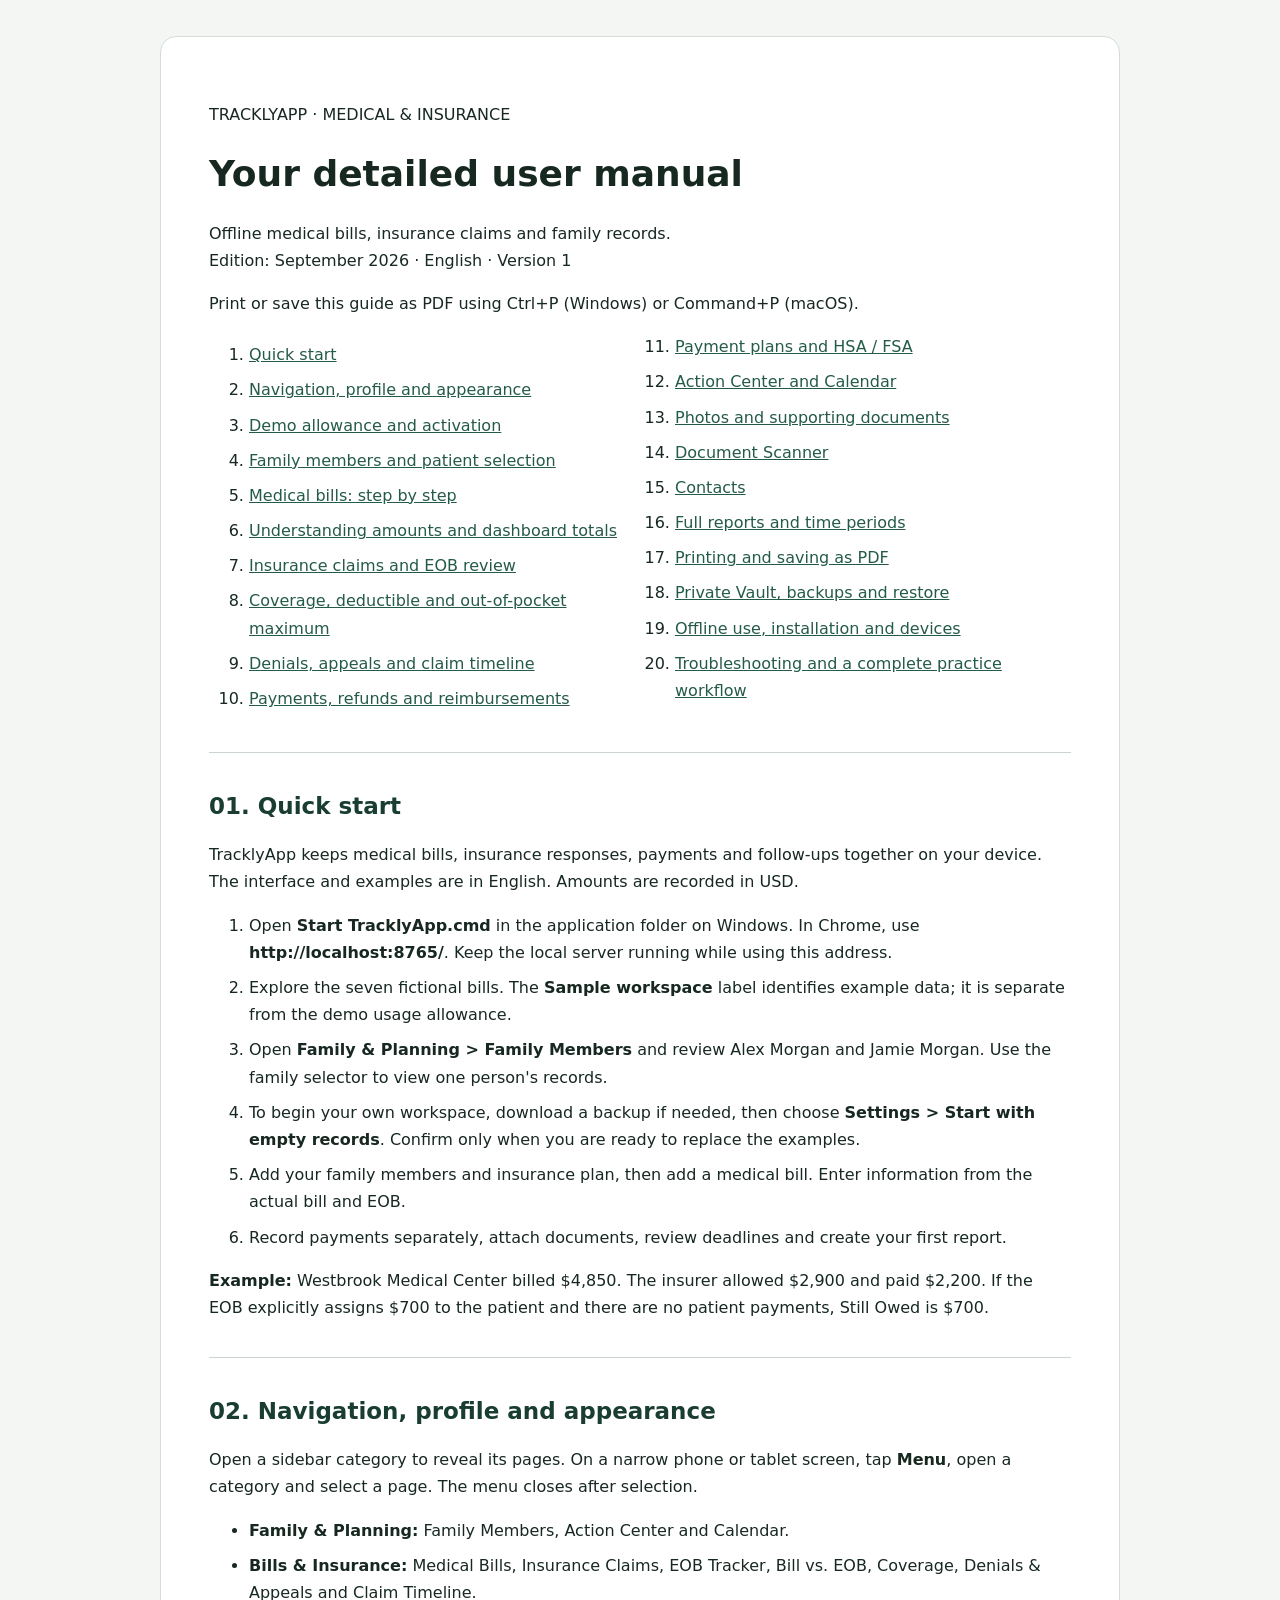
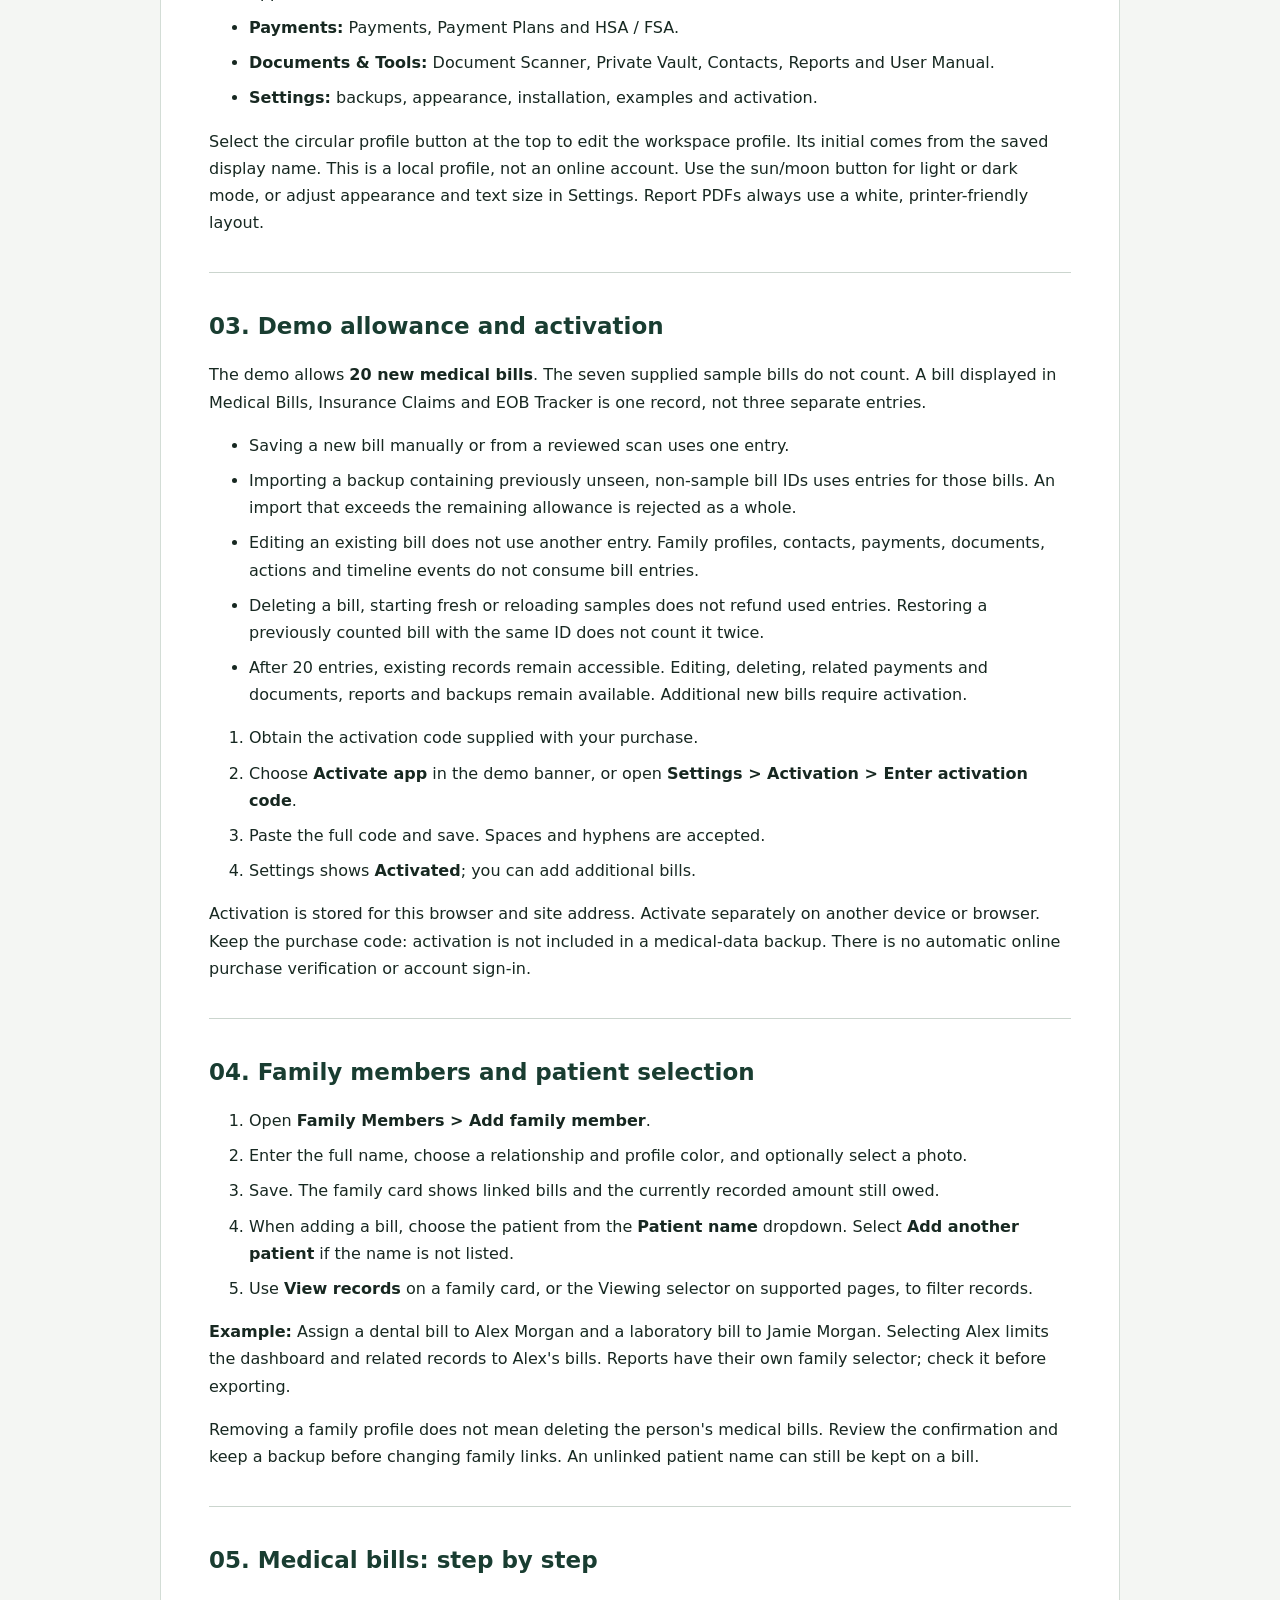
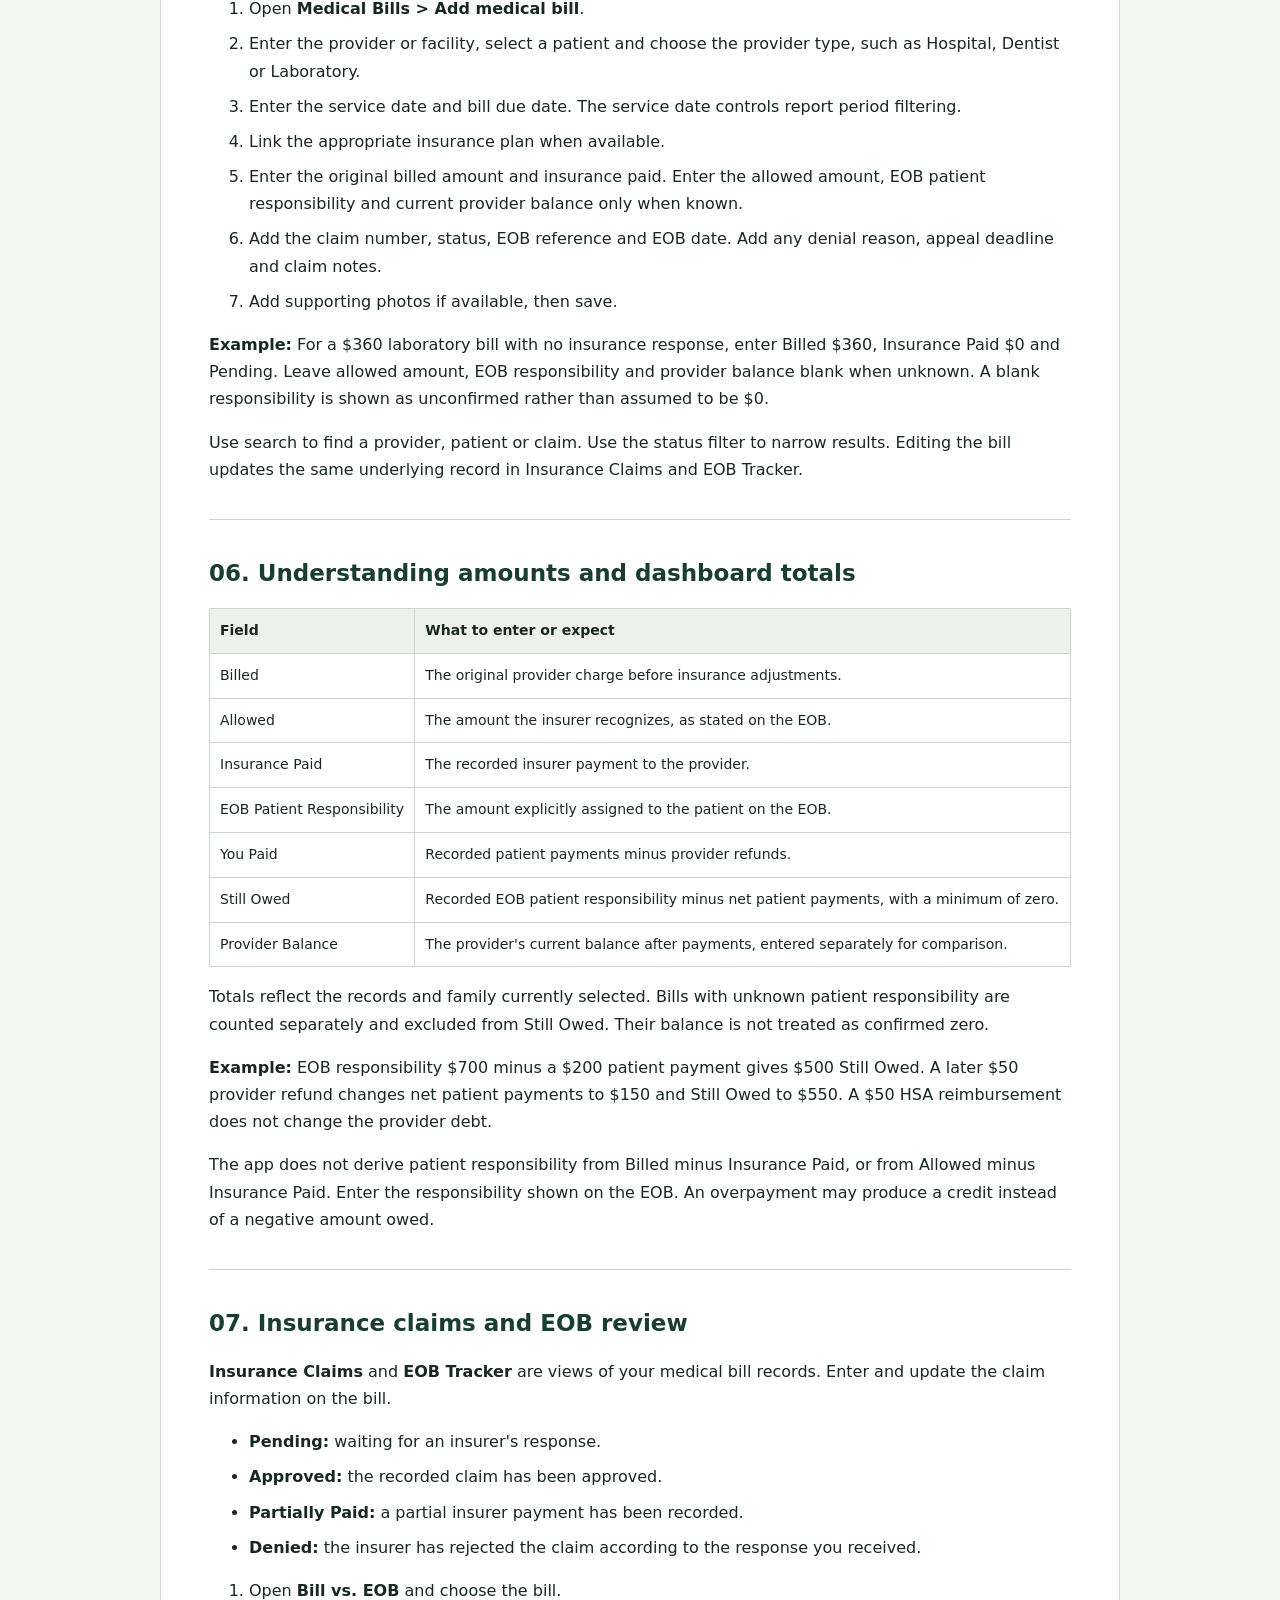
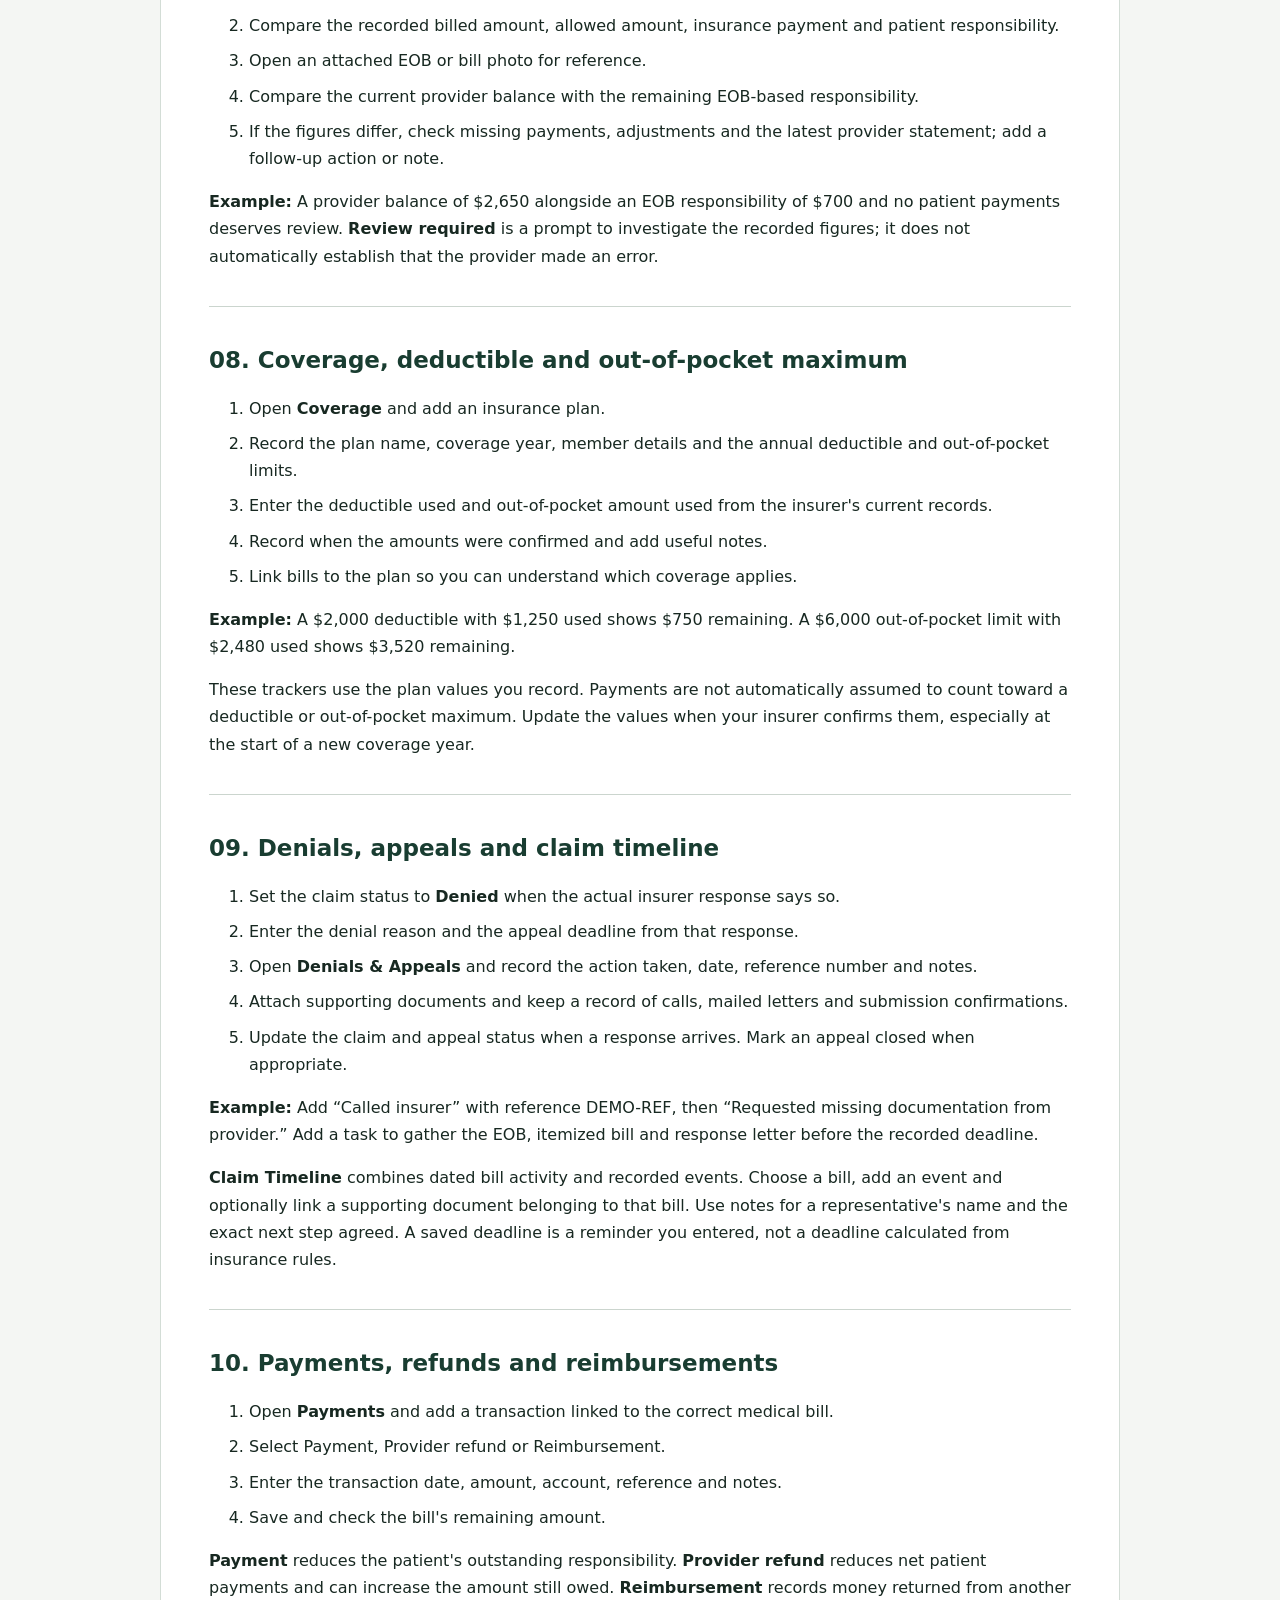
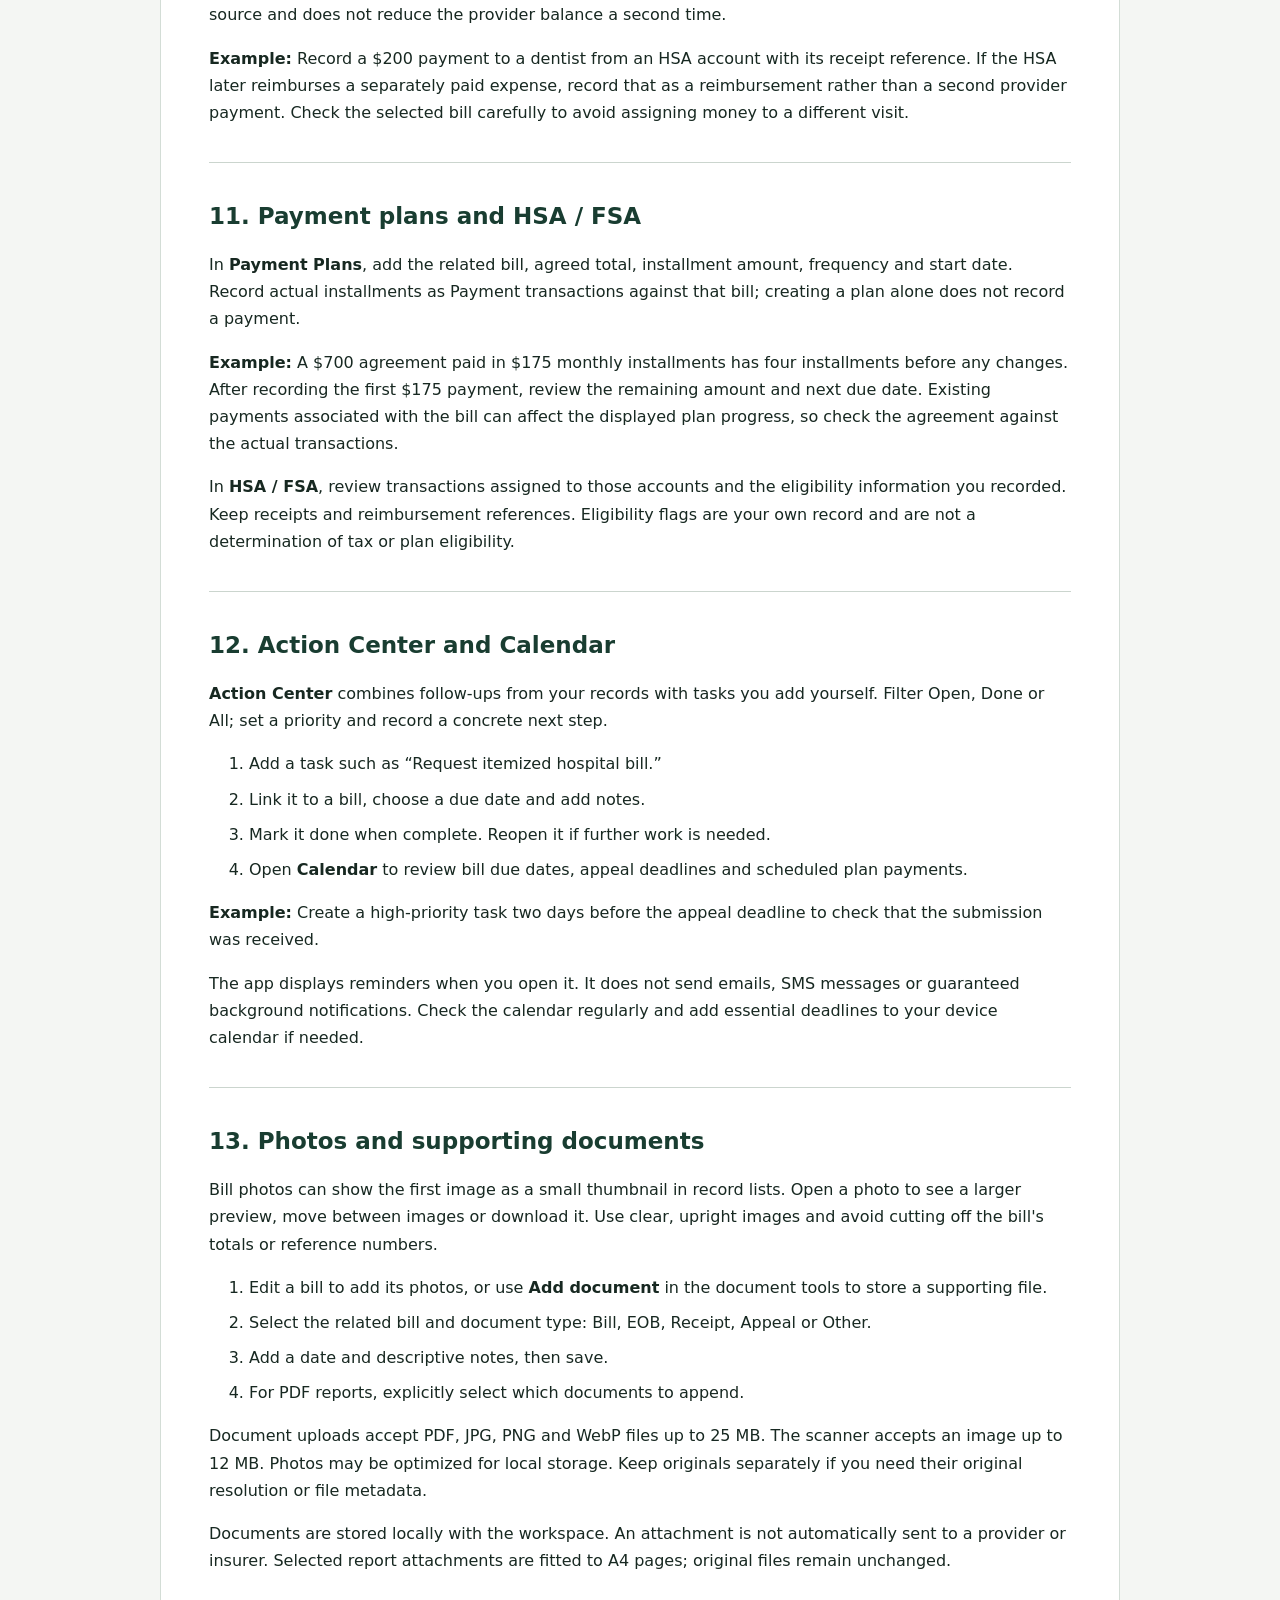
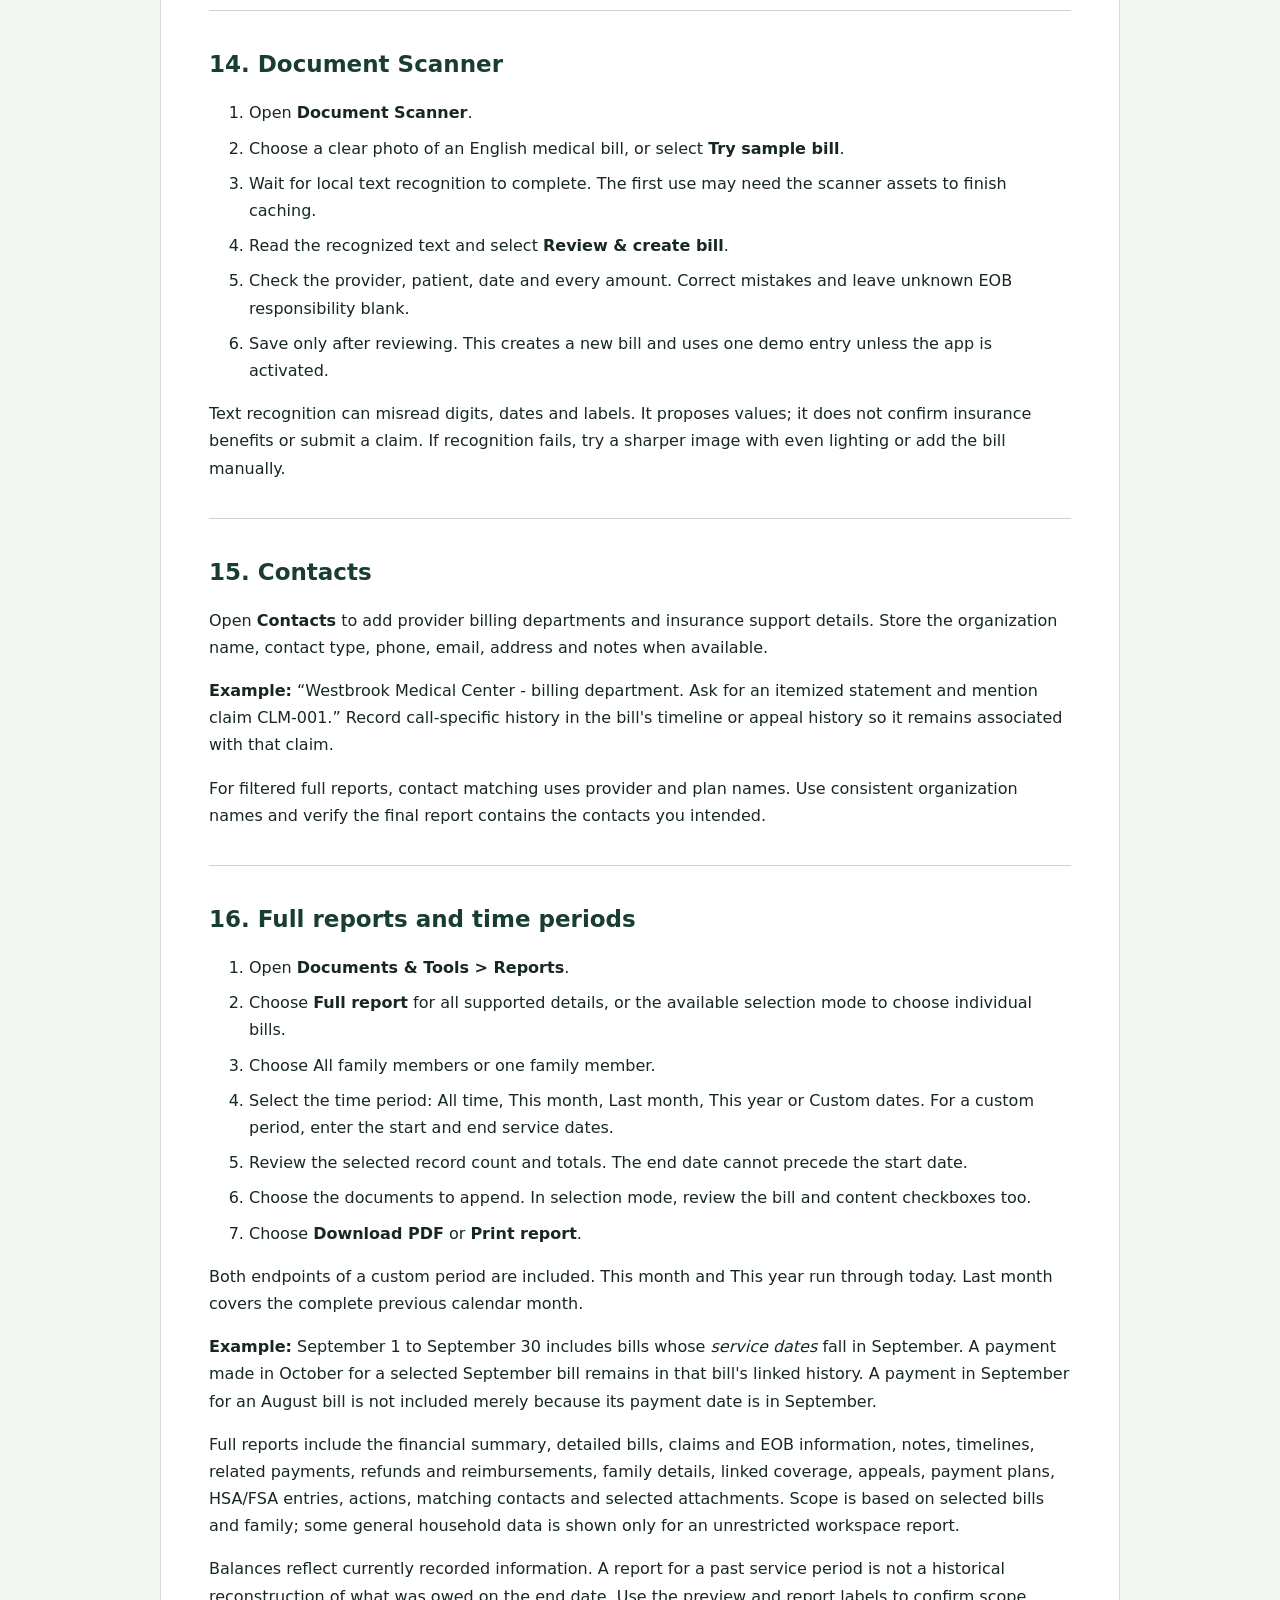
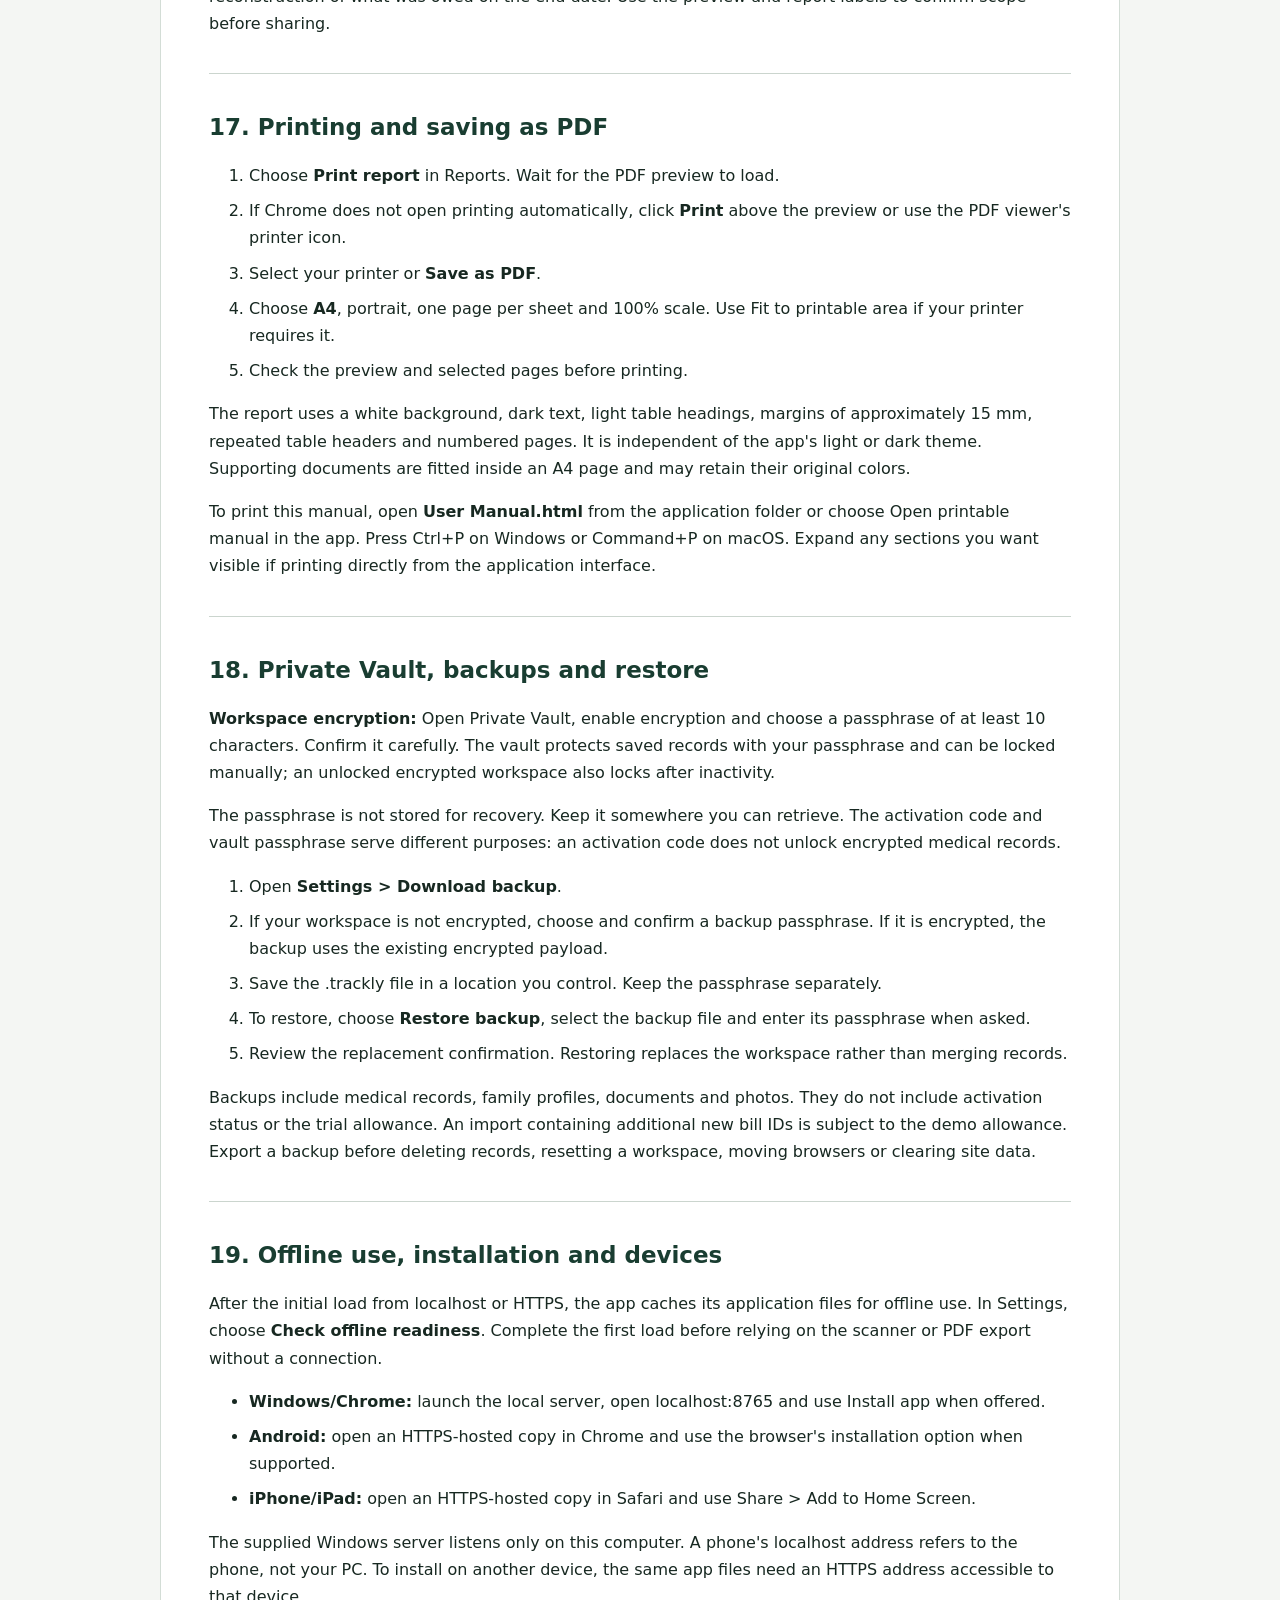
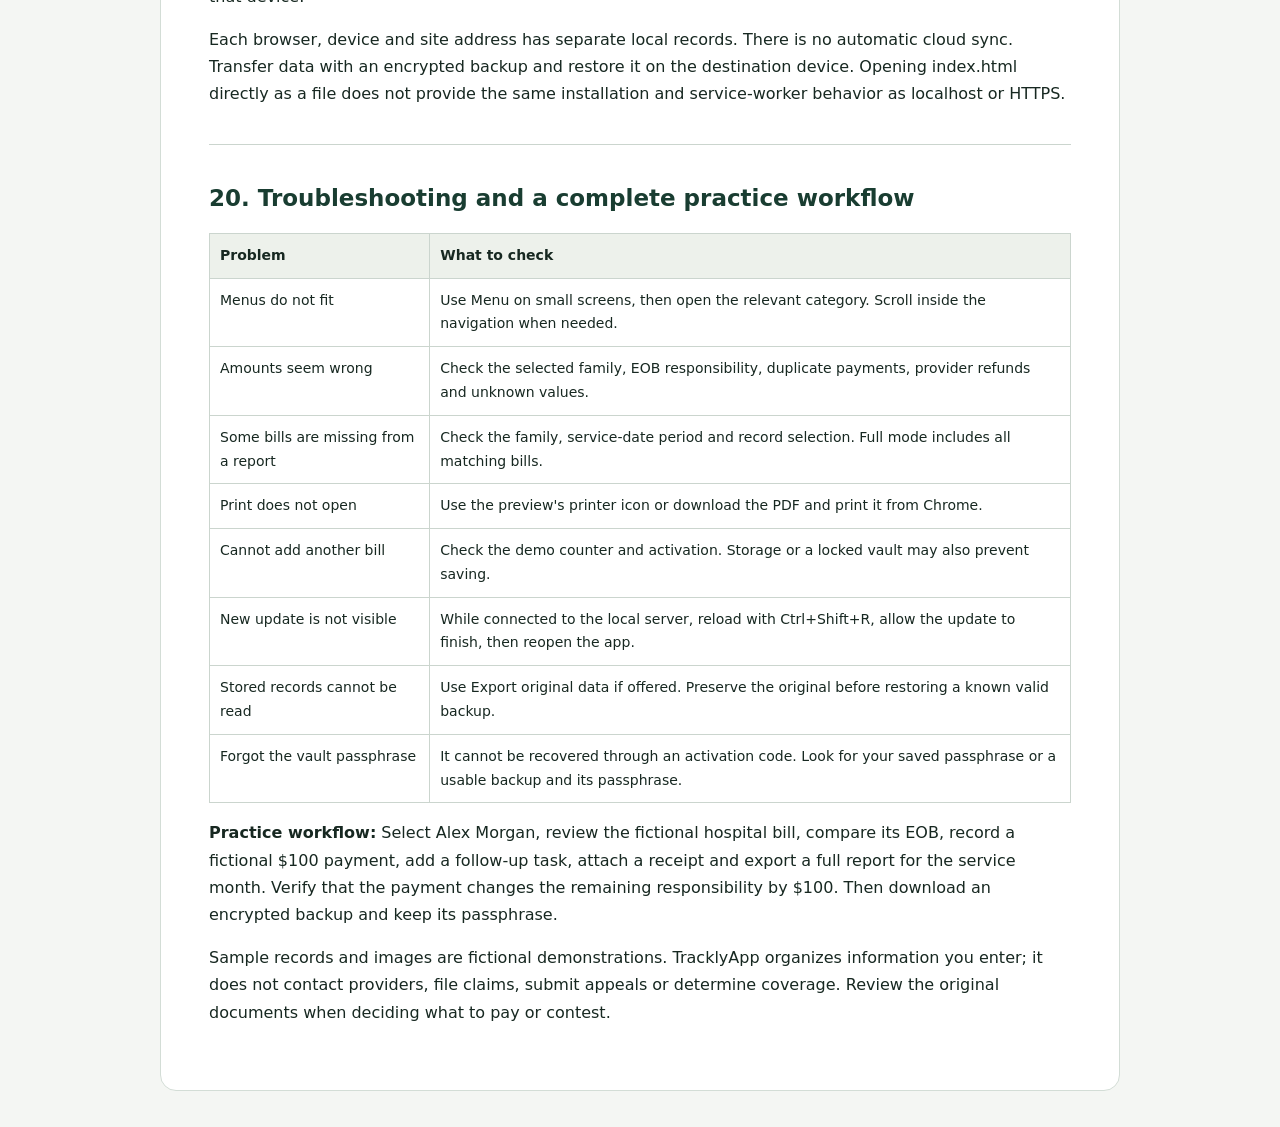
==== User Manual.html @ 9b8c9963 "Add files via upload" ====
<!doctype html><html lang="en"><head><meta charset="utf-8"><meta name="viewport" content="width=device-width,initial-scale=1"><title>TracklyApp - Detailed User Manual</title><style>*{box-sizing:border-box}body{margin:0;background:#f4f6f3;color:#172821;font:16px/1.7 system-ui,Arial,sans-serif}main{max-width:960px;margin:36px auto;padding:48px;background:white;border:1px solid #d3ddd6;border-radius:16px}h1{font-size:36px;line-height:1.2}h2{font-size:23px;line-height:1.3;color:#193d31}a{color:#245b47}section{border-top:1px solid #cbd5ce;margin-top:36px;padding-top:20px}table{width:100%;border-collapse:collapse;font-size:14px}td,th{padding:10px;border:1px solid #cbd5ce;text-align:left;vertical-align:top}th{background:#edf1eb}li{margin:8px 0}.toc{columns:2;column-gap:30px}.toc li{break-inside:avoid}@media(max-width:640px){main{margin:0;padding:22px;border:0;border-radius:0}.toc{columns:1}table{font-size:12px}}@page{size:A4;margin:16mm}@media print{body{background:white;font:10.5pt/1.5 Arial,sans-serif;color:#111}main{max-width:none;margin:0;padding:0;border:0}h1{font-size:25pt}h2{font-size:15pt;color:#111;break-after:avoid}h3,p{orphans:3;widows:3}tr{break-inside:avoid}thead{display:table-header-group}section{margin-top:20pt;padding-top:12pt}a{color:#111;text-decoration:none}.screen-only{display:none}table{font-size:9.5pt}}</style></head><body><main><p>TRACKLYAPP · MEDICAL &amp; INSURANCE</p><h1>Your detailed user manual</h1><p>Offline medical bills, insurance claims and family records.<br>Edition: September 2026 · English · Version 1</p><p class="screen-only">Print or save this guide as PDF using Ctrl+P (Windows) or Command+P (macOS).</p><nav aria-label="Manual contents"><ol class="toc"><li><a href="#guide-1">Quick start</a></li><li><a href="#guide-2">Navigation, profile and appearance</a></li><li><a href="#guide-3">Demo allowance and activation</a></li><li><a href="#guide-4">Family members and patient selection</a></li><li><a href="#guide-5">Medical bills: step by step</a></li><li><a href="#guide-6">Understanding amounts and dashboard totals</a></li><li><a href="#guide-7">Insurance claims and EOB review</a></li><li><a href="#guide-8">Coverage, deductible and out-of-pocket maximum</a></li><li><a href="#guide-9">Denials, appeals and claim timeline</a></li><li><a href="#guide-10">Payments, refunds and reimbursements</a></li><li><a href="#guide-11">Payment plans and HSA / FSA</a></li><li><a href="#guide-12">Action Center and Calendar</a></li><li><a href="#guide-13">Photos and supporting documents</a></li><li><a href="#guide-14">Document Scanner</a></li><li><a href="#guide-15">Contacts</a></li><li><a href="#guide-16">Full reports and time periods</a></li><li><a href="#guide-17">Printing and saving as PDF</a></li><li><a href="#guide-18">Private Vault, backups and restore</a></li><li><a href="#guide-19">Offline use, installation and devices</a></li><li><a href="#guide-20">Troubleshooting and a complete practice workflow</a></li></ol></nav><section class="manual-chapter" id="guide-1"><h2>01. Quick start</h2><p>TracklyApp keeps medical bills, insurance responses, payments and follow-ups together on your device. The interface and examples are in English. Amounts are recorded in USD.</p><ol><li>Open <strong>Start TracklyApp.cmd</strong> in the application folder on Windows. In Chrome, use <strong>http://localhost:8765/</strong>. Keep the local server running while using this address.</li><li>Explore the seven fictional bills. The <strong>Sample workspace</strong> label identifies example data; it is separate from the demo usage allowance.</li><li>Open <strong>Family &amp; Planning &gt; Family Members</strong> and review Alex Morgan and Jamie Morgan. Use the family selector to view one person's records.</li><li>To begin your own workspace, download a backup if needed, then choose <strong>Settings &gt; Start with empty records</strong>. Confirm only when you are ready to replace the examples.</li><li>Add your family members and insurance plan, then add a medical bill. Enter information from the actual bill and EOB.</li><li>Record payments separately, attach documents, review deadlines and create your first report.</li></ol><p><strong>Example:</strong> Westbrook Medical Center billed $4,850. The insurer allowed $2,900 and paid $2,200. If the EOB explicitly assigns $700 to the patient and there are no patient payments, Still Owed is $700.</p></section>
<section class="manual-chapter" id="guide-2"><h2>02. Navigation, profile and appearance</h2><p>Open a sidebar category to reveal its pages. On a narrow phone or tablet screen, tap <strong>Menu</strong>, open a category and select a page. The menu closes after selection.</p><ul><li><strong>Family &amp; Planning:</strong> Family Members, Action Center and Calendar.</li><li><strong>Bills &amp; Insurance:</strong> Medical Bills, Insurance Claims, EOB Tracker, Bill vs. EOB, Coverage, Denials &amp; Appeals and Claim Timeline.</li><li><strong>Payments:</strong> Payments, Payment Plans and HSA / FSA.</li><li><strong>Documents &amp; Tools:</strong> Document Scanner, Private Vault, Contacts, Reports and User Manual.</li><li><strong>Settings:</strong> backups, appearance, installation, examples and activation.</li></ul><p>Select the circular profile button at the top to edit the workspace profile. Its initial comes from the saved display name. This is a local profile, not an online account. Use the sun/moon button for light or dark mode, or adjust appearance and text size in Settings. Report PDFs always use a white, printer-friendly layout.</p></section>
<section class="manual-chapter" id="guide-3"><h2>03. Demo allowance and activation</h2><p>The demo allows <strong>20 new medical bills</strong>. The seven supplied sample bills do not count. A bill displayed in Medical Bills, Insurance Claims and EOB Tracker is one record, not three separate entries.</p><ul><li>Saving a new bill manually or from a reviewed scan uses one entry.</li><li>Importing a backup containing previously unseen, non-sample bill IDs uses entries for those bills. An import that exceeds the remaining allowance is rejected as a whole.</li><li>Editing an existing bill does not use another entry. Family profiles, contacts, payments, documents, actions and timeline events do not consume bill entries.</li><li>Deleting a bill, starting fresh or reloading samples does not refund used entries. Restoring a previously counted bill with the same ID does not count it twice.</li><li>After 20 entries, existing records remain accessible. Editing, deleting, related payments and documents, reports and backups remain available. Additional new bills require activation.</li></ul><ol><li>Obtain the activation code supplied with your purchase.</li><li>Choose <strong>Activate app</strong> in the demo banner, or open <strong>Settings &gt; Activation &gt; Enter activation code</strong>.</li><li>Paste the full code and save. Spaces and hyphens are accepted.</li><li>Settings shows <strong>Activated</strong>; you can add additional bills.</li></ol><p>Activation is stored for this browser and site address. Activate separately on another device or browser. Keep the purchase code: activation is not included in a medical-data backup. There is no automatic online purchase verification or account sign-in.</p></section>
<section class="manual-chapter" id="guide-4"><h2>04. Family members and patient selection</h2><ol><li>Open <strong>Family Members &gt; Add family member</strong>.</li><li>Enter the full name, choose a relationship and profile color, and optionally select a photo.</li><li>Save. The family card shows linked bills and the currently recorded amount still owed.</li><li>When adding a bill, choose the patient from the <strong>Patient name</strong> dropdown. Select <strong>Add another patient</strong> if the name is not listed.</li><li>Use <strong>View records</strong> on a family card, or the Viewing selector on supported pages, to filter records.</li></ol><p><strong>Example:</strong> Assign a dental bill to Alex Morgan and a laboratory bill to Jamie Morgan. Selecting Alex limits the dashboard and related records to Alex's bills. Reports have their own family selector; check it before exporting.</p><p>Removing a family profile does not mean deleting the person's medical bills. Review the confirmation and keep a backup before changing family links. An unlinked patient name can still be kept on a bill.</p></section>
<section class="manual-chapter" id="guide-5"><h2>05. Medical bills: step by step</h2><ol><li>Open <strong>Medical Bills &gt; Add medical bill</strong>.</li><li>Enter the provider or facility, select a patient and choose the provider type, such as Hospital, Dentist or Laboratory.</li><li>Enter the service date and bill due date. The service date controls report period filtering.</li><li>Link the appropriate insurance plan when available.</li><li>Enter the original billed amount and insurance paid. Enter the allowed amount, EOB patient responsibility and current provider balance only when known.</li><li>Add the claim number, status, EOB reference and EOB date. Add any denial reason, appeal deadline and claim notes.</li><li>Add supporting photos if available, then save.</li></ol><p><strong>Example:</strong> For a $360 laboratory bill with no insurance response, enter Billed $360, Insurance Paid $0 and Pending. Leave allowed amount, EOB responsibility and provider balance blank when unknown. A blank responsibility is shown as unconfirmed rather than assumed to be $0.</p><p>Use search to find a provider, patient or claim. Use the status filter to narrow results. Editing the bill updates the same underlying record in Insurance Claims and EOB Tracker.</p></section>
<section class="manual-chapter" id="guide-6"><h2>06. Understanding amounts and dashboard totals</h2><table><thead><tr><th>Field</th><th>What to enter or expect</th></tr></thead><tbody><tr><td>Billed</td><td>The original provider charge before insurance adjustments.</td></tr><tr><td>Allowed</td><td>The amount the insurer recognizes, as stated on the EOB.</td></tr><tr><td>Insurance Paid</td><td>The recorded insurer payment to the provider.</td></tr><tr><td>EOB Patient Responsibility</td><td>The amount explicitly assigned to the patient on the EOB.</td></tr><tr><td>You Paid</td><td>Recorded patient payments minus provider refunds.</td></tr><tr><td>Still Owed</td><td>Recorded EOB patient responsibility minus net patient payments, with a minimum of zero.</td></tr><tr><td>Provider Balance</td><td>The provider's current balance after payments, entered separately for comparison.</td></tr></tbody></table><p>Totals reflect the records and family currently selected. Bills with unknown patient responsibility are counted separately and excluded from Still Owed. Their balance is not treated as confirmed zero.</p><p><strong>Example:</strong> EOB responsibility $700 minus a $200 patient payment gives $500 Still Owed. A later $50 provider refund changes net patient payments to $150 and Still Owed to $550. A $50 HSA reimbursement does not change the provider debt.</p><p>The app does not derive patient responsibility from Billed minus Insurance Paid, or from Allowed minus Insurance Paid. Enter the responsibility shown on the EOB. An overpayment may produce a credit instead of a negative amount owed.</p></section>
<section class="manual-chapter" id="guide-7"><h2>07. Insurance claims and EOB review</h2><p><strong>Insurance Claims</strong> and <strong>EOB Tracker</strong> are views of your medical bill records. Enter and update the claim information on the bill.</p><ul><li><strong>Pending:</strong> waiting for an insurer's response.</li><li><strong>Approved:</strong> the recorded claim has been approved.</li><li><strong>Partially Paid:</strong> a partial insurer payment has been recorded.</li><li><strong>Denied:</strong> the insurer has rejected the claim according to the response you received.</li></ul><ol><li>Open <strong>Bill vs. EOB</strong> and choose the bill.</li><li>Compare the recorded billed amount, allowed amount, insurance payment and patient responsibility.</li><li>Open an attached EOB or bill photo for reference.</li><li>Compare the current provider balance with the remaining EOB-based responsibility.</li><li>If the figures differ, check missing payments, adjustments and the latest provider statement; add a follow-up action or note.</li></ol><p><strong>Example:</strong> A provider balance of $2,650 alongside an EOB responsibility of $700 and no patient payments deserves review. <strong>Review required</strong> is a prompt to investigate the recorded figures; it does not automatically establish that the provider made an error.</p></section>
<section class="manual-chapter" id="guide-8"><h2>08. Coverage, deductible and out-of-pocket maximum</h2><ol><li>Open <strong>Coverage</strong> and add an insurance plan.</li><li>Record the plan name, coverage year, member details and the annual deductible and out-of-pocket limits.</li><li>Enter the deductible used and out-of-pocket amount used from the insurer's current records.</li><li>Record when the amounts were confirmed and add useful notes.</li><li>Link bills to the plan so you can understand which coverage applies.</li></ol><p><strong>Example:</strong> A $2,000 deductible with $1,250 used shows $750 remaining. A $6,000 out-of-pocket limit with $2,480 used shows $3,520 remaining.</p><p>These trackers use the plan values you record. Payments are not automatically assumed to count toward a deductible or out-of-pocket maximum. Update the values when your insurer confirms them, especially at the start of a new coverage year.</p></section>
<section class="manual-chapter" id="guide-9"><h2>09. Denials, appeals and claim timeline</h2><ol><li>Set the claim status to <strong>Denied</strong> when the actual insurer response says so.</li><li>Enter the denial reason and the appeal deadline from that response.</li><li>Open <strong>Denials &amp; Appeals</strong> and record the action taken, date, reference number and notes.</li><li>Attach supporting documents and keep a record of calls, mailed letters and submission confirmations.</li><li>Update the claim and appeal status when a response arrives. Mark an appeal closed when appropriate.</li></ol><p><strong>Example:</strong> Add “Called insurer” with reference DEMO-REF, then “Requested missing documentation from provider.” Add a task to gather the EOB, itemized bill and response letter before the recorded deadline.</p><p><strong>Claim Timeline</strong> combines dated bill activity and recorded events. Choose a bill, add an event and optionally link a supporting document belonging to that bill. Use notes for a representative's name and the exact next step agreed. A saved deadline is a reminder you entered, not a deadline calculated from insurance rules.</p></section>
<section class="manual-chapter" id="guide-10"><h2>10. Payments, refunds and reimbursements</h2><ol><li>Open <strong>Payments</strong> and add a transaction linked to the correct medical bill.</li><li>Select Payment, Provider refund or Reimbursement.</li><li>Enter the transaction date, amount, account, reference and notes.</li><li>Save and check the bill's remaining amount.</li></ol><p><strong>Payment</strong> reduces the patient's outstanding responsibility. <strong>Provider refund</strong> reduces net patient payments and can increase the amount still owed. <strong>Reimbursement</strong> records money returned from another source and does not reduce the provider balance a second time.</p><p><strong>Example:</strong> Record a $200 payment to a dentist from an HSA account with its receipt reference. If the HSA later reimburses a separately paid expense, record that as a reimbursement rather than a second provider payment. Check the selected bill carefully to avoid assigning money to a different visit.</p></section>
<section class="manual-chapter" id="guide-11"><h2>11. Payment plans and HSA / FSA</h2><p>In <strong>Payment Plans</strong>, add the related bill, agreed total, installment amount, frequency and start date. Record actual installments as Payment transactions against that bill; creating a plan alone does not record a payment.</p><p><strong>Example:</strong> A $700 agreement paid in $175 monthly installments has four installments before any changes. After recording the first $175 payment, review the remaining amount and next due date. Existing payments associated with the bill can affect the displayed plan progress, so check the agreement against the actual transactions.</p><p>In <strong>HSA / FSA</strong>, review transactions assigned to those accounts and the eligibility information you recorded. Keep receipts and reimbursement references. Eligibility flags are your own record and are not a determination of tax or plan eligibility.</p></section>
<section class="manual-chapter" id="guide-12"><h2>12. Action Center and Calendar</h2><p><strong>Action Center</strong> combines follow-ups from your records with tasks you add yourself. Filter Open, Done or All; set a priority and record a concrete next step.</p><ol><li>Add a task such as “Request itemized hospital bill.”</li><li>Link it to a bill, choose a due date and add notes.</li><li>Mark it done when complete. Reopen it if further work is needed.</li><li>Open <strong>Calendar</strong> to review bill due dates, appeal deadlines and scheduled plan payments.</li></ol><p><strong>Example:</strong> Create a high-priority task two days before the appeal deadline to check that the submission was received.</p><p>The app displays reminders when you open it. It does not send emails, SMS messages or guaranteed background notifications. Check the calendar regularly and add essential deadlines to your device calendar if needed.</p></section>
<section class="manual-chapter" id="guide-13"><h2>13. Photos and supporting documents</h2><p>Bill photos can show the first image as a small thumbnail in record lists. Open a photo to see a larger preview, move between images or download it. Use clear, upright images and avoid cutting off the bill's totals or reference numbers.</p><ol><li>Edit a bill to add its photos, or use <strong>Add document</strong> in the document tools to store a supporting file.</li><li>Select the related bill and document type: Bill, EOB, Receipt, Appeal or Other.</li><li>Add a date and descriptive notes, then save.</li><li>For PDF reports, explicitly select which documents to append.</li></ol><p>Document uploads accept PDF, JPG, PNG and WebP files up to 25 MB. The scanner accepts an image up to 12 MB. Photos may be optimized for local storage. Keep originals separately if you need their original resolution or file metadata.</p><p>Documents are stored locally with the workspace. An attachment is not automatically sent to a provider or insurer. Selected report attachments are fitted to A4 pages; original files remain unchanged.</p></section>
<section class="manual-chapter" id="guide-14"><h2>14. Document Scanner</h2><ol><li>Open <strong>Document Scanner</strong>.</li><li>Choose a clear photo of an English medical bill, or select <strong>Try sample bill</strong>.</li><li>Wait for local text recognition to complete. The first use may need the scanner assets to finish caching.</li><li>Read the recognized text and select <strong>Review &amp; create bill</strong>.</li><li>Check the provider, patient, date and every amount. Correct mistakes and leave unknown EOB responsibility blank.</li><li>Save only after reviewing. This creates a new bill and uses one demo entry unless the app is activated.</li></ol><p>Text recognition can misread digits, dates and labels. It proposes values; it does not confirm insurance benefits or submit a claim. If recognition fails, try a sharper image with even lighting or add the bill manually.</p></section>
<section class="manual-chapter" id="guide-15"><h2>15. Contacts</h2><p>Open <strong>Contacts</strong> to add provider billing departments and insurance support details. Store the organization name, contact type, phone, email, address and notes when available.</p><p><strong>Example:</strong> “Westbrook Medical Center - billing department. Ask for an itemized statement and mention claim CLM-001.” Record call-specific history in the bill's timeline or appeal history so it remains associated with that claim.</p><p>For filtered full reports, contact matching uses provider and plan names. Use consistent organization names and verify the final report contains the contacts you intended.</p></section>
<section class="manual-chapter" id="guide-16"><h2>16. Full reports and time periods</h2><ol><li>Open <strong>Documents &amp; Tools &gt; Reports</strong>.</li><li>Choose <strong>Full report</strong> for all supported details, or the available selection mode to choose individual bills.</li><li>Choose All family members or one family member.</li><li>Select the time period: All time, This month, Last month, This year or Custom dates. For a custom period, enter the start and end service dates.</li><li>Review the selected record count and totals. The end date cannot precede the start date.</li><li>Choose the documents to append. In selection mode, review the bill and content checkboxes too.</li><li>Choose <strong>Download PDF</strong> or <strong>Print report</strong>.</li></ol><p>Both endpoints of a custom period are included. This month and This year run through today. Last month covers the complete previous calendar month.</p><p><strong>Example:</strong> September 1 to September 30 includes bills whose <em>service dates</em> fall in September. A payment made in October for a selected September bill remains in that bill's linked history. A payment in September for an August bill is not included merely because its payment date is in September.</p><p>Full reports include the financial summary, detailed bills, claims and EOB information, notes, timelines, related payments, refunds and reimbursements, family details, linked coverage, appeals, payment plans, HSA/FSA entries, actions, matching contacts and selected attachments. Scope is based on selected bills and family; some general household data is shown only for an unrestricted workspace report.</p><p>Balances reflect currently recorded information. A report for a past service period is not a historical reconstruction of what was owed on the end date. Use the preview and report labels to confirm scope before sharing.</p></section>
<section class="manual-chapter" id="guide-17"><h2>17. Printing and saving as PDF</h2><ol><li>Choose <strong>Print report</strong> in Reports. Wait for the PDF preview to load.</li><li>If Chrome does not open printing automatically, click <strong>Print</strong> above the preview or use the PDF viewer's printer icon.</li><li>Select your printer or <strong>Save as PDF</strong>.</li><li>Choose <strong>A4</strong>, portrait, one page per sheet and 100% scale. Use Fit to printable area if your printer requires it.</li><li>Check the preview and selected pages before printing.</li></ol><p>The report uses a white background, dark text, light table headings, margins of approximately 15 mm, repeated table headers and numbered pages. It is independent of the app's light or dark theme. Supporting documents are fitted inside an A4 page and may retain their original colors.</p><p>To print this manual, open <strong>User Manual.html</strong> from the application folder or choose Open printable manual in the app. Press Ctrl+P on Windows or Command+P on macOS. Expand any sections you want visible if printing directly from the application interface.</p></section>
<section class="manual-chapter" id="guide-18"><h2>18. Private Vault, backups and restore</h2><p><strong>Workspace encryption:</strong> Open Private Vault, enable encryption and choose a passphrase of at least 10 characters. Confirm it carefully. The vault protects saved records with your passphrase and can be locked manually; an unlocked encrypted workspace also locks after inactivity.</p><p>The passphrase is not stored for recovery. Keep it somewhere you can retrieve. The activation code and vault passphrase serve different purposes: an activation code does not unlock encrypted medical records.</p><ol><li>Open <strong>Settings &gt; Download backup</strong>.</li><li>If your workspace is not encrypted, choose and confirm a backup passphrase. If it is encrypted, the backup uses the existing encrypted payload.</li><li>Save the .trackly file in a location you control. Keep the passphrase separately.</li><li>To restore, choose <strong>Restore backup</strong>, select the backup file and enter its passphrase when asked.</li><li>Review the replacement confirmation. Restoring replaces the workspace rather than merging records.</li></ol><p>Backups include medical records, family profiles, documents and photos. They do not include activation status or the trial allowance. An import containing additional new bill IDs is subject to the demo allowance. Export a backup before deleting records, resetting a workspace, moving browsers or clearing site data.</p></section>
<section class="manual-chapter" id="guide-19"><h2>19. Offline use, installation and devices</h2><p>After the initial load from localhost or HTTPS, the app caches its application files for offline use. In Settings, choose <strong>Check offline readiness</strong>. Complete the first load before relying on the scanner or PDF export without a connection.</p><ul><li><strong>Windows/Chrome:</strong> launch the local server, open localhost:8765 and use Install app when offered.</li><li><strong>Android:</strong> open an HTTPS-hosted copy in Chrome and use the browser's installation option when supported.</li><li><strong>iPhone/iPad:</strong> open an HTTPS-hosted copy in Safari and use Share &gt; Add to Home Screen.</li></ul><p>The supplied Windows server listens only on this computer. A phone's localhost address refers to the phone, not your PC. To install on another device, the same app files need an HTTPS address accessible to that device.</p><p>Each browser, device and site address has separate local records. There is no automatic cloud sync. Transfer data with an encrypted backup and restore it on the destination device. Opening index.html directly as a file does not provide the same installation and service-worker behavior as localhost or HTTPS.</p></section>
<section class="manual-chapter" id="guide-20"><h2>20. Troubleshooting and a complete practice workflow</h2><table><thead><tr><th>Problem</th><th>What to check</th></tr></thead><tbody><tr><td>Menus do not fit</td><td>Use Menu on small screens, then open the relevant category. Scroll inside the navigation when needed.</td></tr><tr><td>Amounts seem wrong</td><td>Check the selected family, EOB responsibility, duplicate payments, provider refunds and unknown values.</td></tr><tr><td>Some bills are missing from a report</td><td>Check the family, service-date period and record selection. Full mode includes all matching bills.</td></tr><tr><td>Print does not open</td><td>Use the preview's printer icon or download the PDF and print it from Chrome.</td></tr><tr><td>Cannot add another bill</td><td>Check the demo counter and activation. Storage or a locked vault may also prevent saving.</td></tr><tr><td>New update is not visible</td><td>While connected to the local server, reload with Ctrl+Shift+R, allow the update to finish, then reopen the app.</td></tr><tr><td>Stored records cannot be read</td><td>Use Export original data if offered. Preserve the original before restoring a known valid backup.</td></tr><tr><td>Forgot the vault passphrase</td><td>It cannot be recovered through an activation code. Look for your saved passphrase or a usable backup and its passphrase.</td></tr></tbody></table><p><strong>Practice workflow:</strong> Select Alex Morgan, review the fictional hospital bill, compare its EOB, record a fictional $100 payment, add a follow-up task, attach a receipt and export a full report for the service month. Verify that the payment changes the remaining responsibility by $100. Then download an encrypted backup and keep its passphrase.</p><p>Sample records and images are fictional demonstrations. TracklyApp organizes information you enter; it does not contact providers, file claims, submit appeals or determine coverage. Review the original documents when deciding what to pay or contest.</p></section></main></body></html>
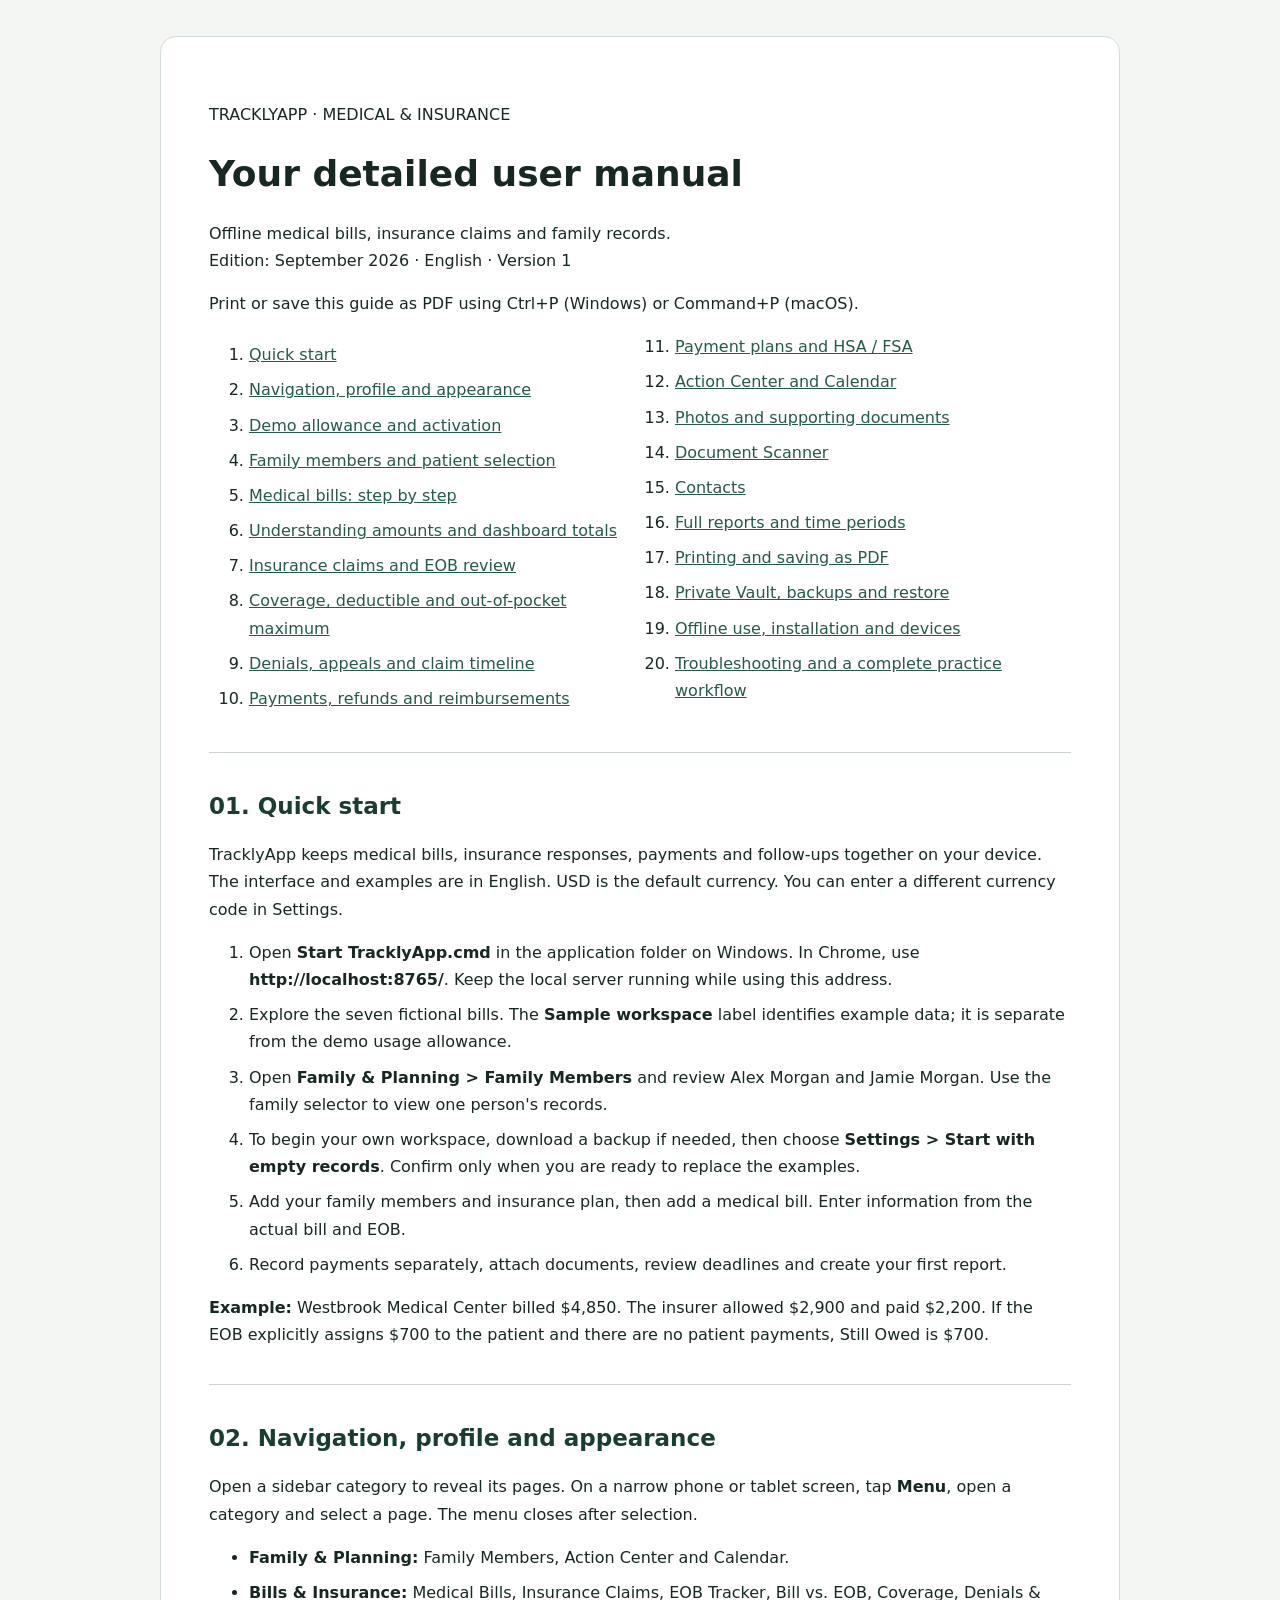
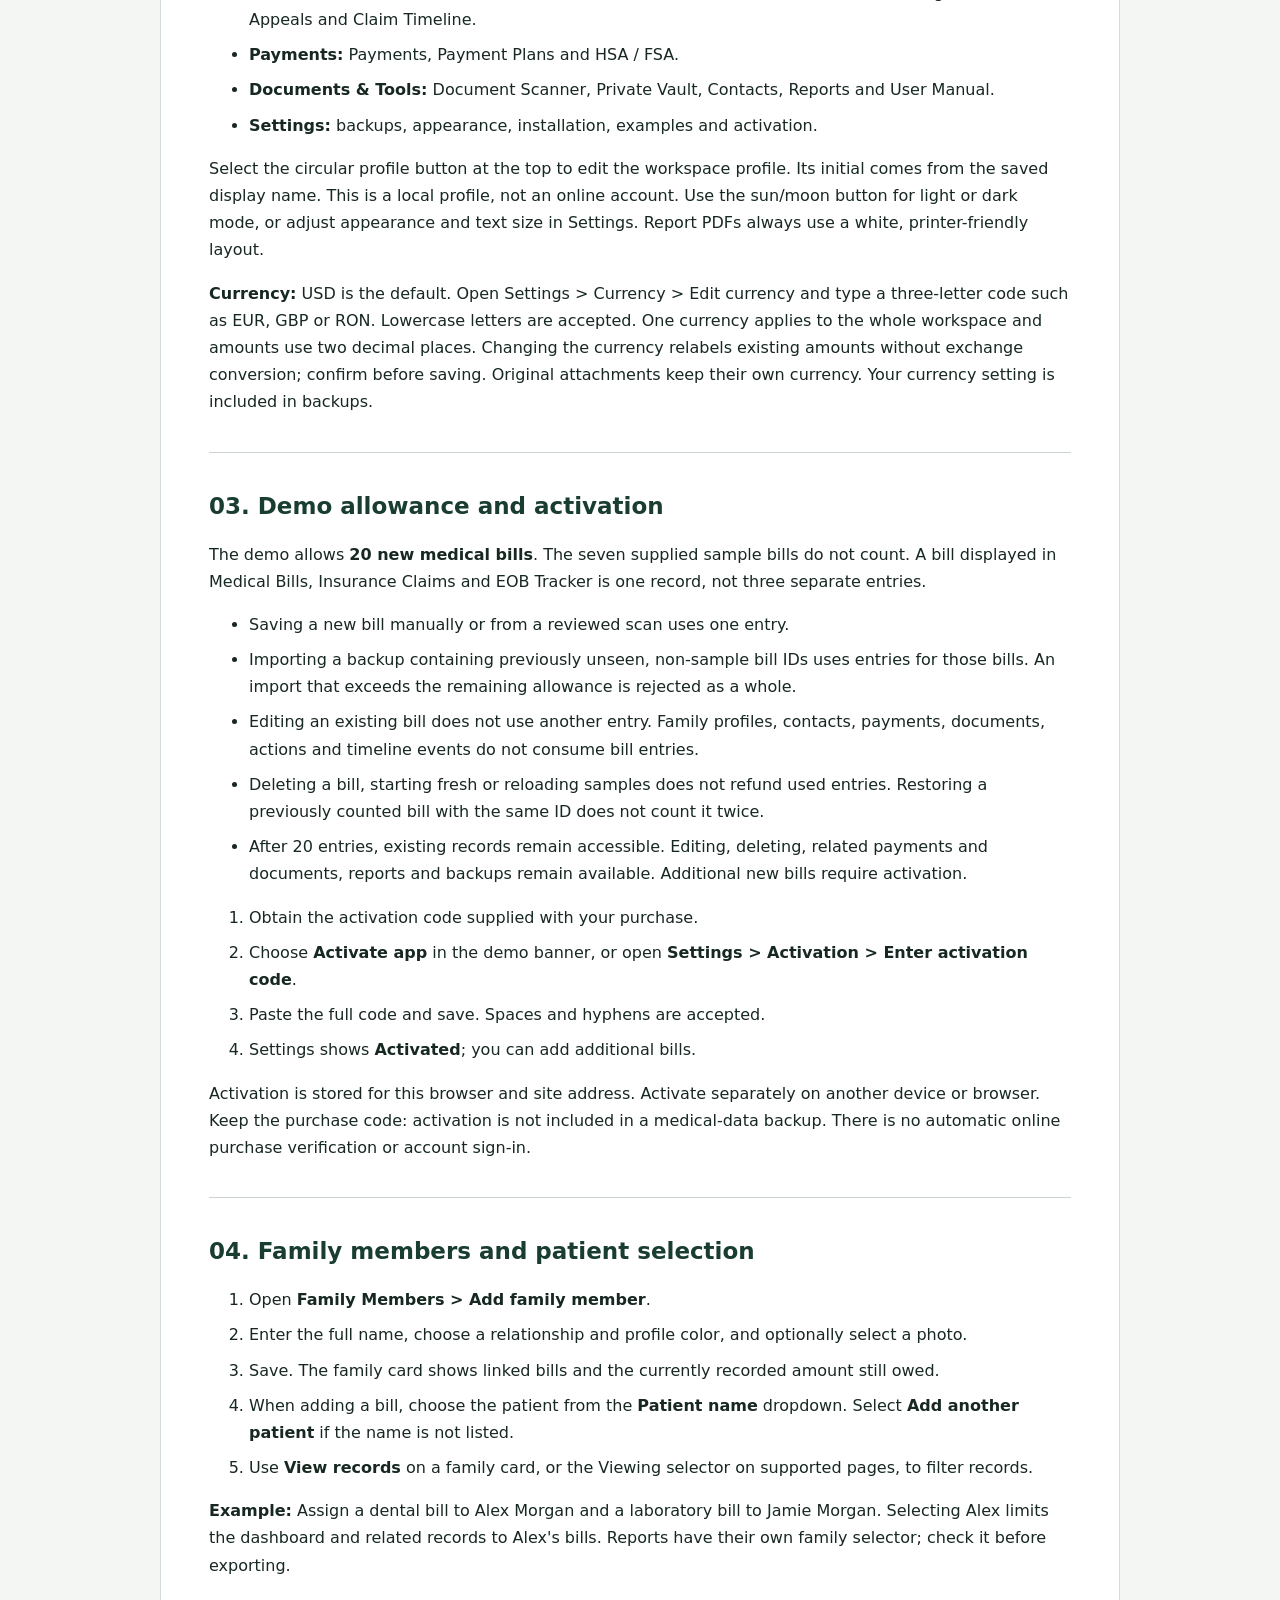
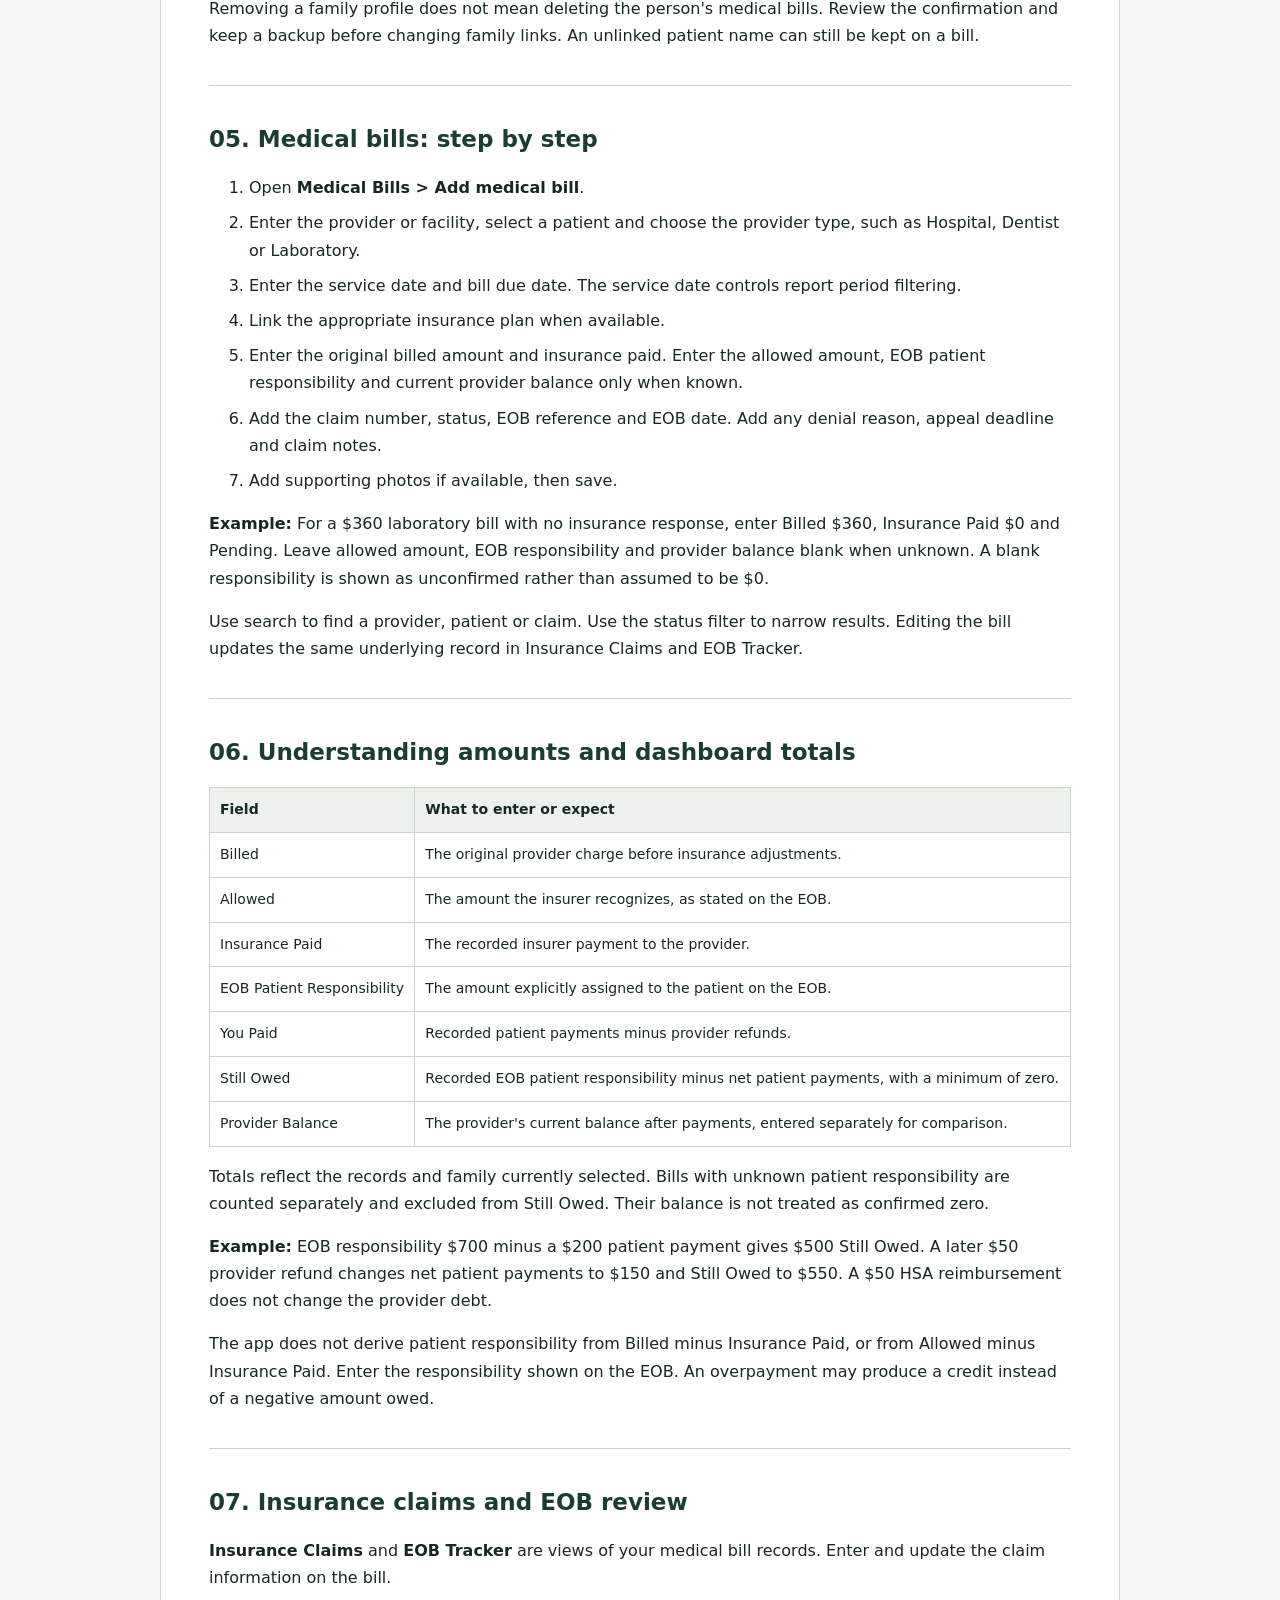
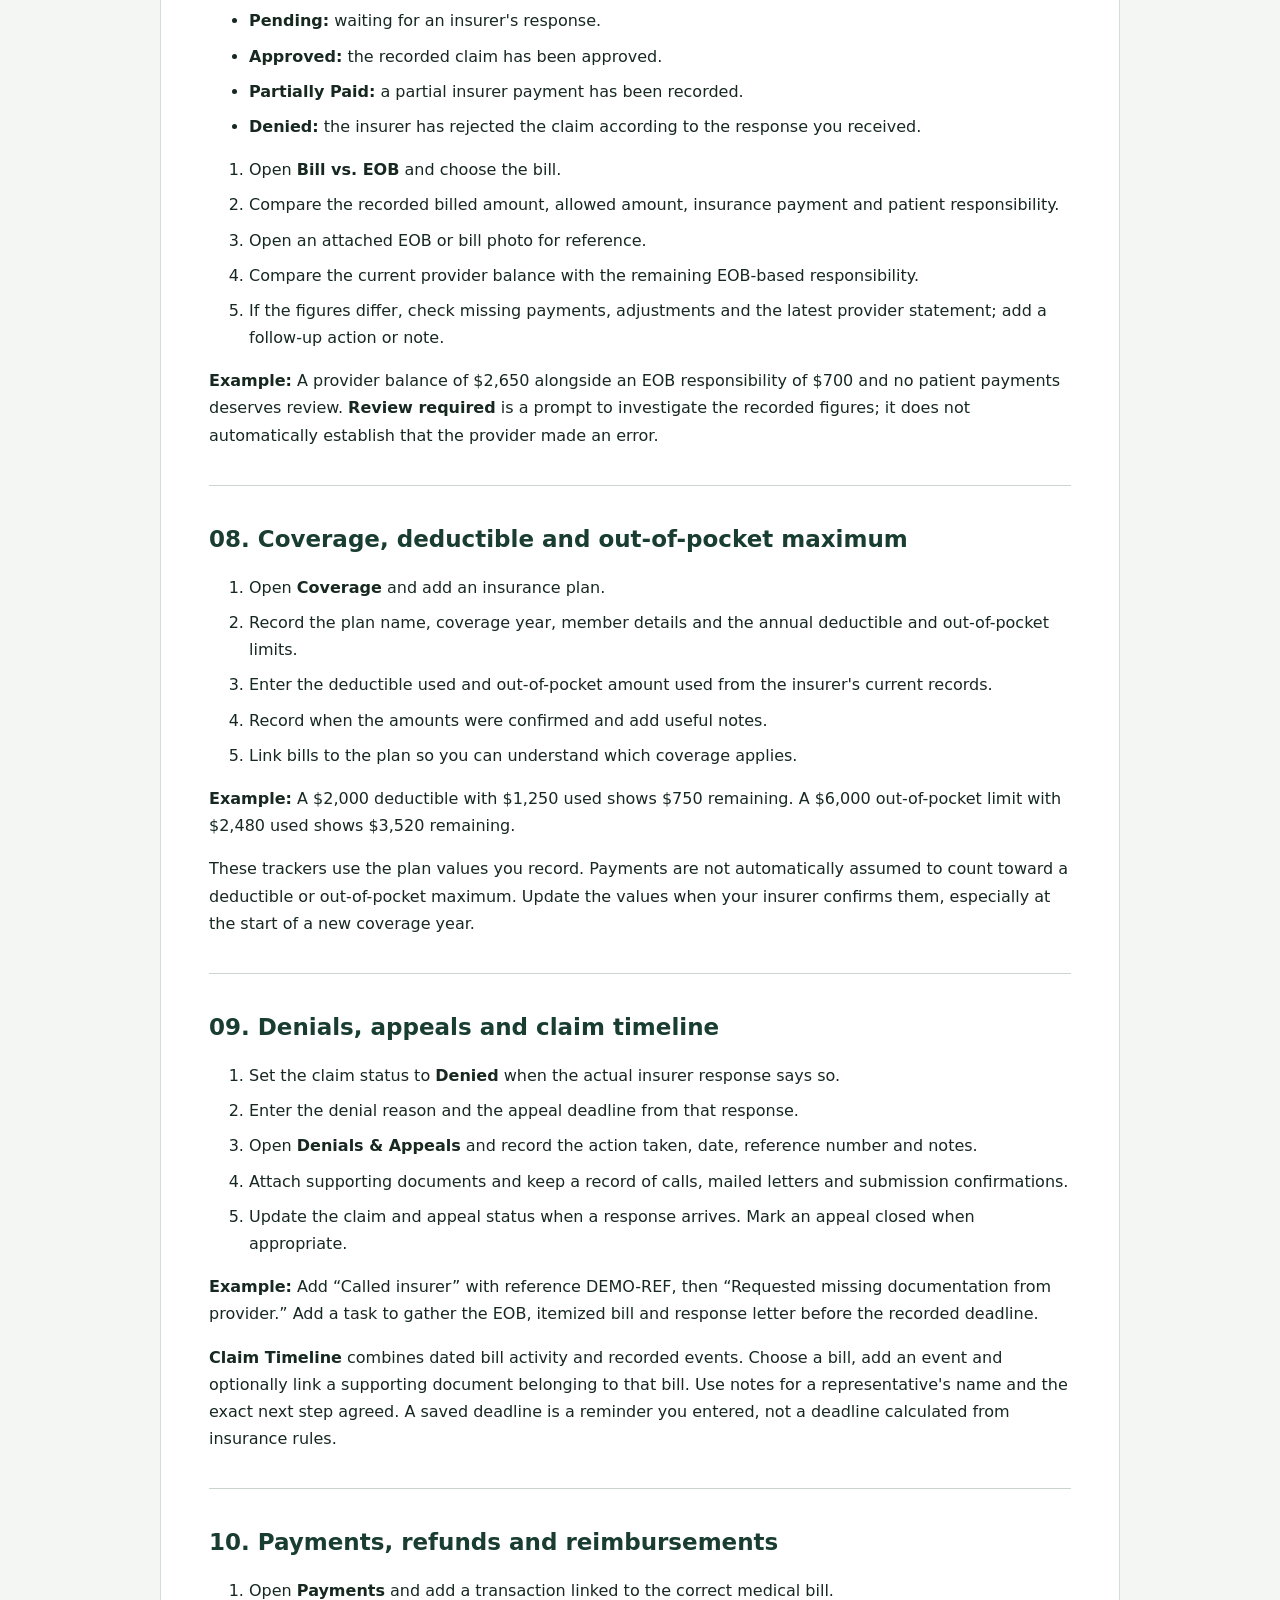
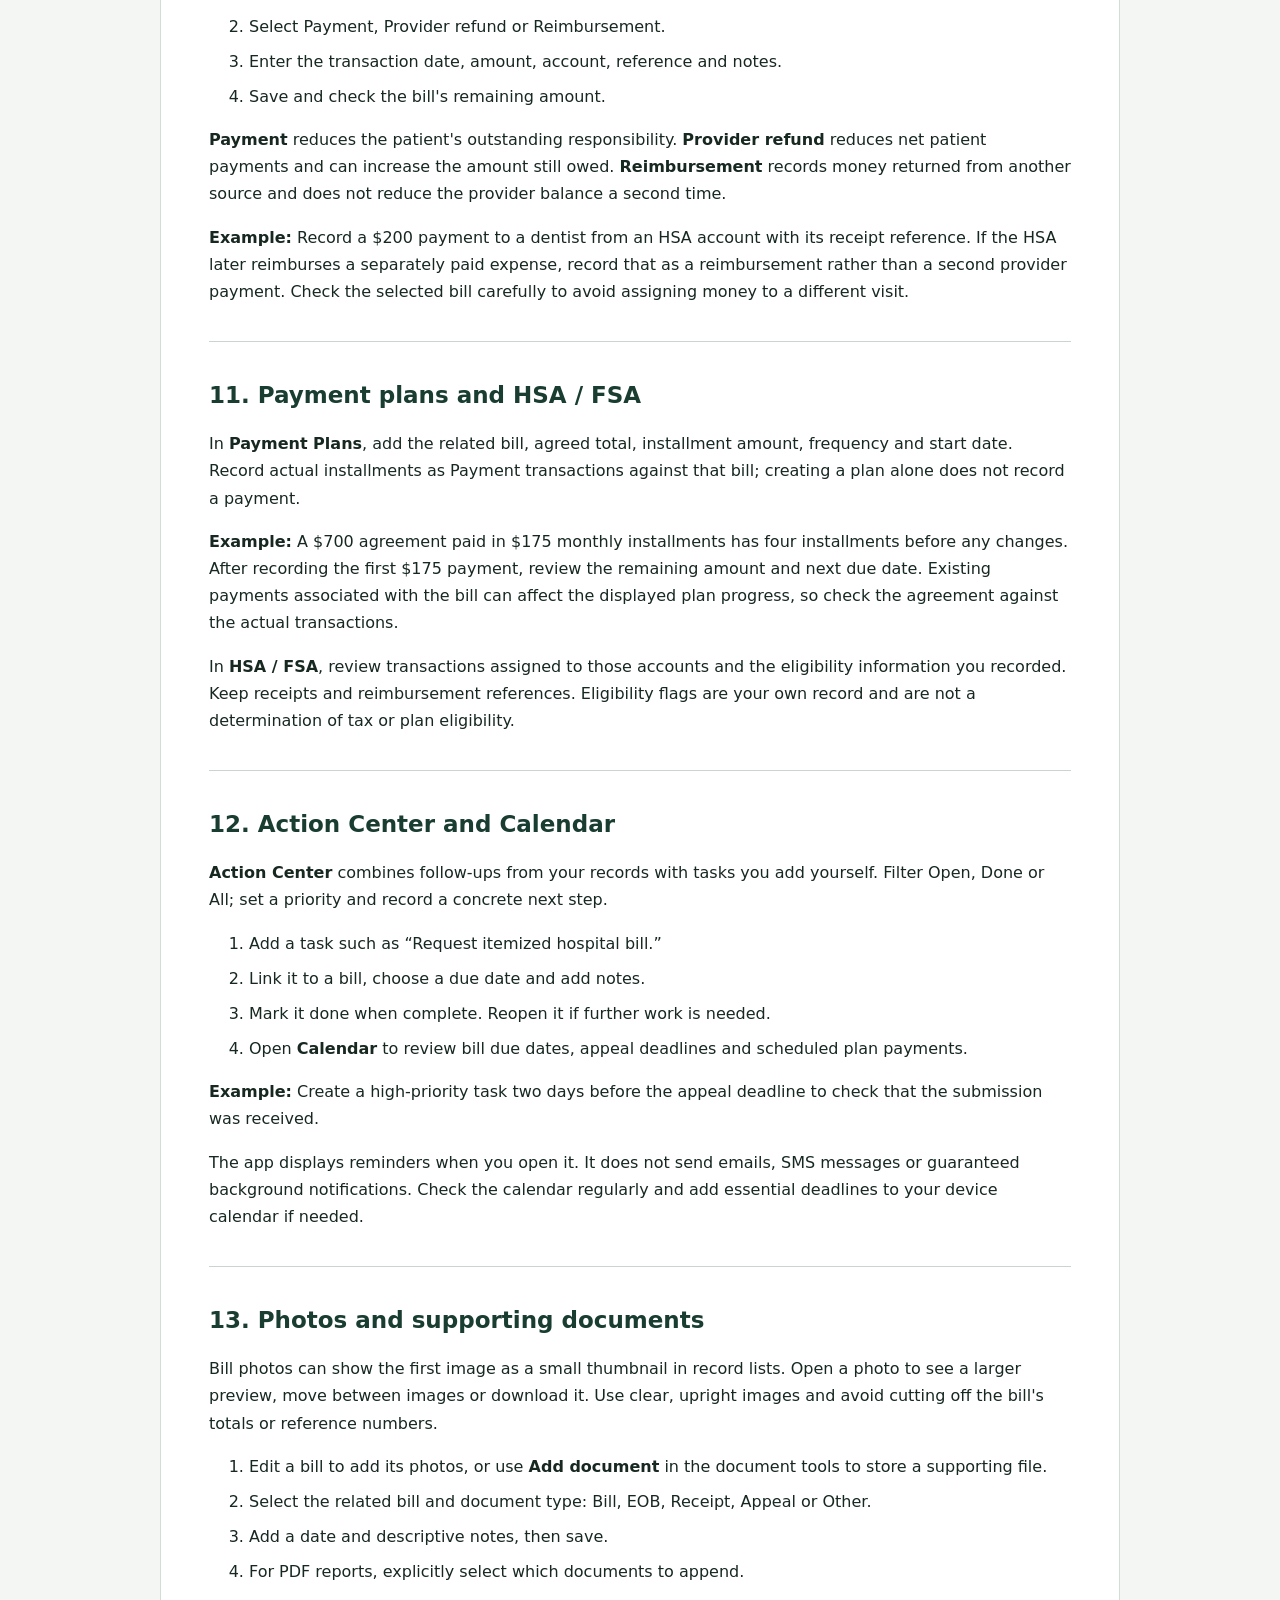
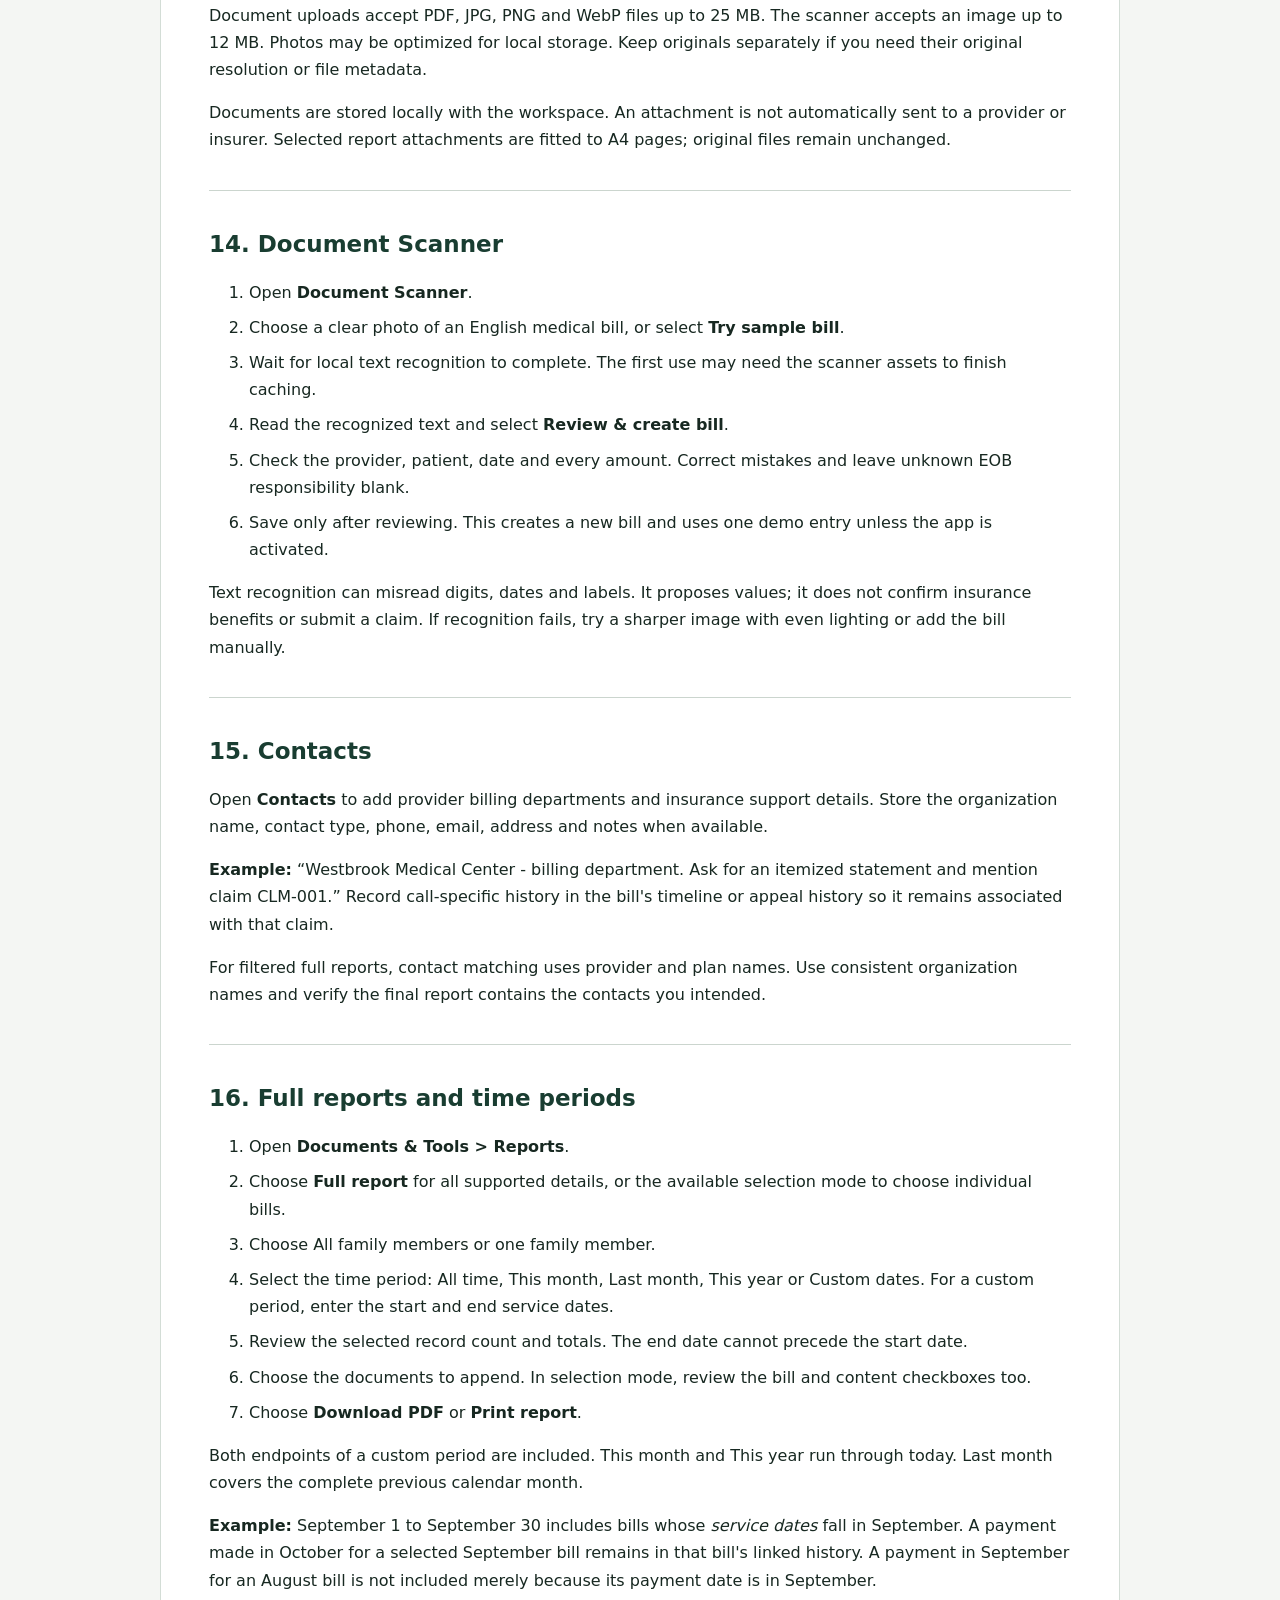
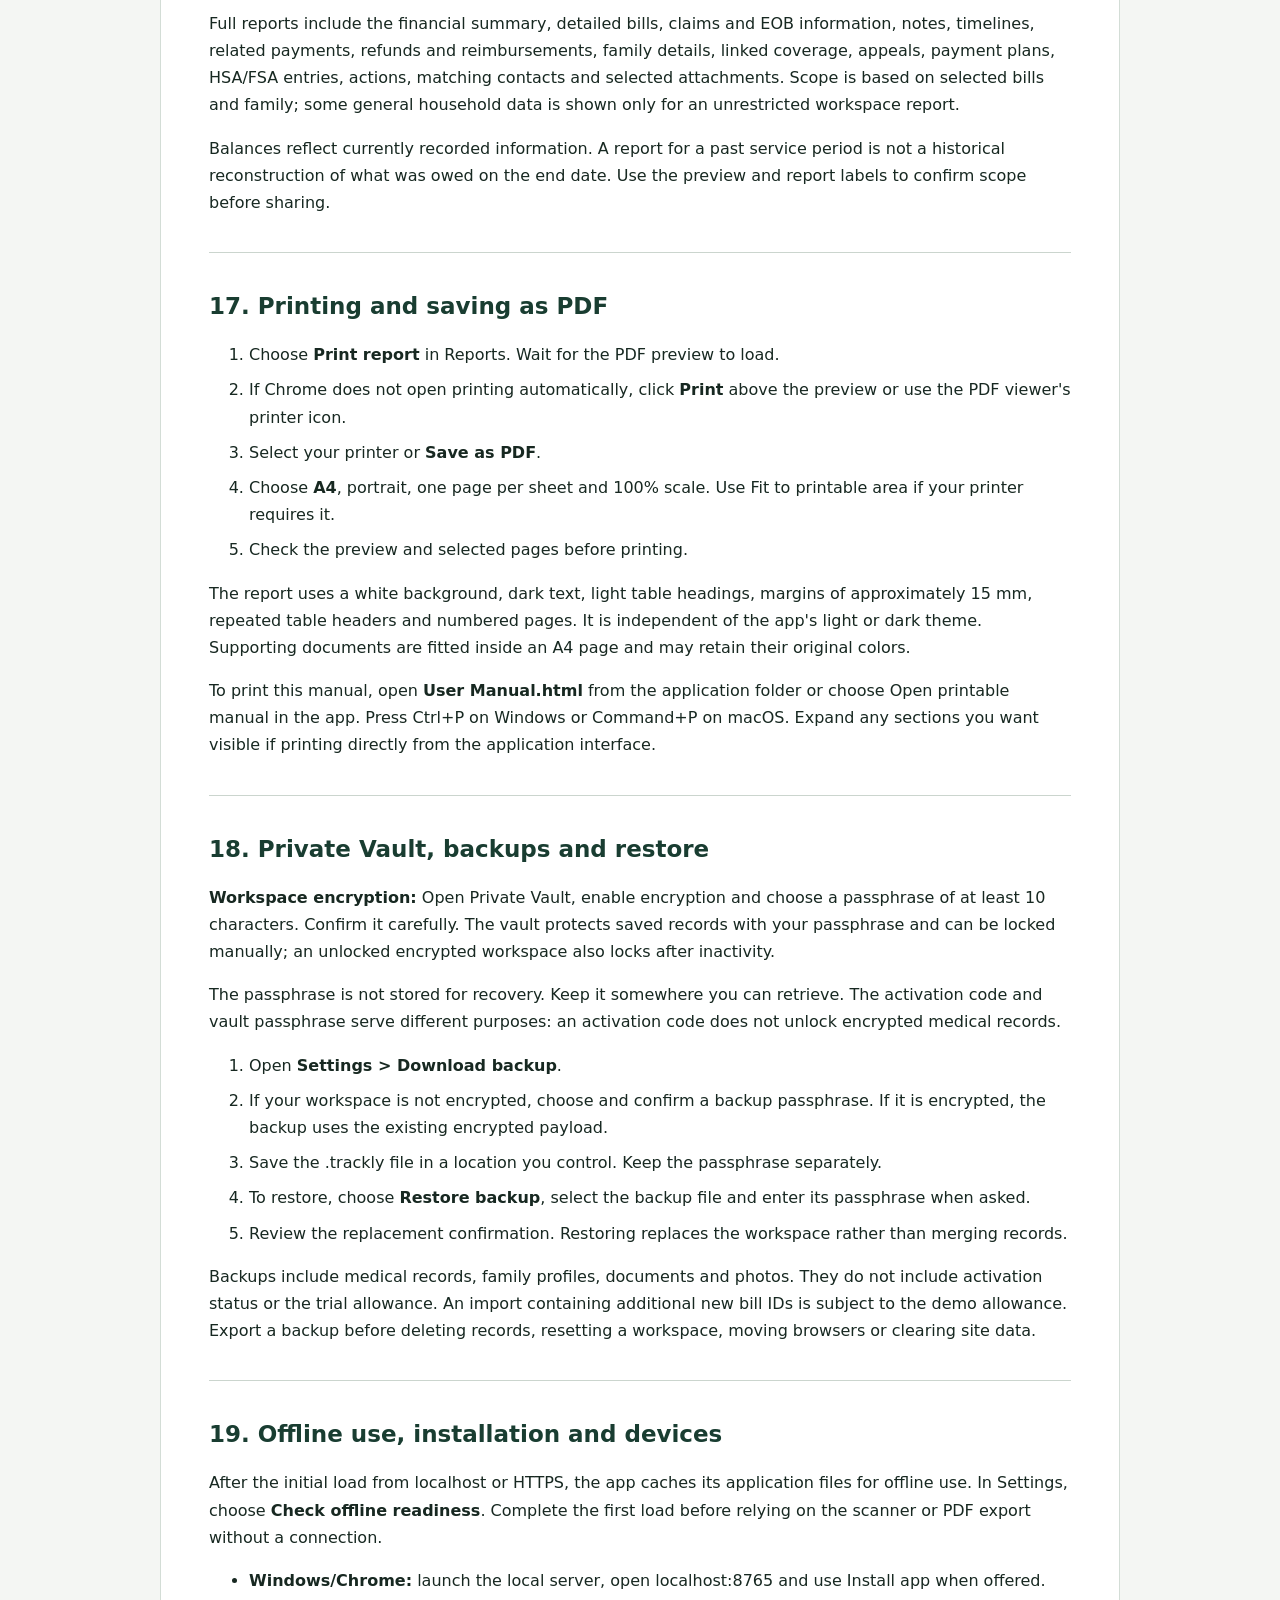
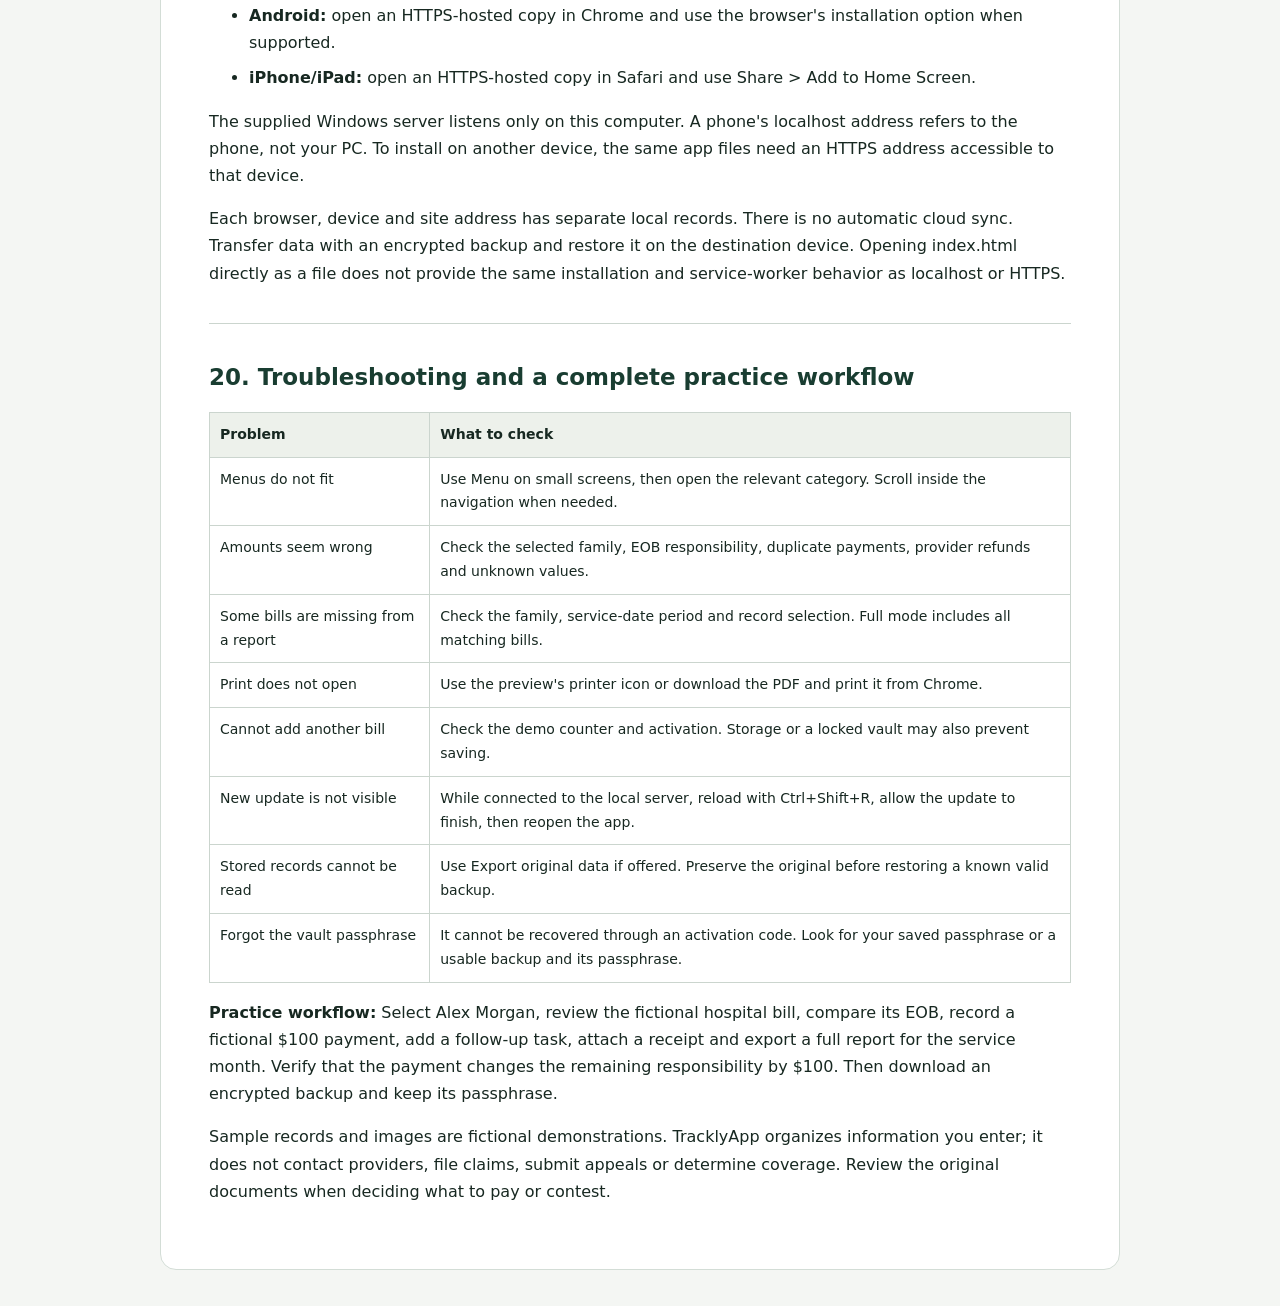
==== commit 354ce185: "Add files via upload" ====
--- a/User Manual.html
+++ b/User Manual.html
@@ -1,5 +1,5 @@
-<!doctype html><html lang="en"><head><meta charset="utf-8"><meta name="viewport" content="width=device-width,initial-scale=1"><title>TracklyApp - Detailed User Manual</title><style>*{box-sizing:border-box}body{margin:0;background:#f4f6f3;color:#172821;font:16px/1.7 system-ui,Arial,sans-serif}main{max-width:960px;margin:36px auto;padding:48px;background:white;border:1px solid #d3ddd6;border-radius:16px}h1{font-size:36px;line-height:1.2}h2{font-size:23px;line-height:1.3;color:#193d31}a{color:#245b47}section{border-top:1px solid #cbd5ce;margin-top:36px;padding-top:20px}table{width:100%;border-collapse:collapse;font-size:14px}td,th{padding:10px;border:1px solid #cbd5ce;text-align:left;vertical-align:top}th{background:#edf1eb}li{margin:8px 0}.toc{columns:2;column-gap:30px}.toc li{break-inside:avoid}@media(max-width:640px){main{margin:0;padding:22px;border:0;border-radius:0}.toc{columns:1}table{font-size:12px}}@page{size:A4;margin:16mm}@media print{body{background:white;font:10.5pt/1.5 Arial,sans-serif;color:#111}main{max-width:none;margin:0;padding:0;border:0}h1{font-size:25pt}h2{font-size:15pt;color:#111;break-after:avoid}h3,p{orphans:3;widows:3}tr{break-inside:avoid}thead{display:table-header-group}section{margin-top:20pt;padding-top:12pt}a{color:#111;text-decoration:none}.screen-only{display:none}table{font-size:9.5pt}}</style></head><body><main><p>TRACKLYAPP · MEDICAL &amp; INSURANCE</p><h1>Your detailed user manual</h1><p>Offline medical bills, insurance claims and family records.<br>Edition: September 2026 · English · Version 1</p><p class="screen-only">Print or save this guide as PDF using Ctrl+P (Windows) or Command+P (macOS).</p><nav aria-label="Manual contents"><ol class="toc"><li><a href="#guide-1">Quick start</a></li><li><a href="#guide-2">Navigation, profile and appearance</a></li><li><a href="#guide-3">Demo allowance and activation</a></li><li><a href="#guide-4">Family members and patient selection</a></li><li><a href="#guide-5">Medical bills: step by step</a></li><li><a href="#guide-6">Understanding amounts and dashboard totals</a></li><li><a href="#guide-7">Insurance claims and EOB review</a></li><li><a href="#guide-8">Coverage, deductible and out-of-pocket maximum</a></li><li><a href="#guide-9">Denials, appeals and claim timeline</a></li><li><a href="#guide-10">Payments, refunds and reimbursements</a></li><li><a href="#guide-11">Payment plans and HSA / FSA</a></li><li><a href="#guide-12">Action Center and Calendar</a></li><li><a href="#guide-13">Photos and supporting documents</a></li><li><a href="#guide-14">Document Scanner</a></li><li><a href="#guide-15">Contacts</a></li><li><a href="#guide-16">Full reports and time periods</a></li><li><a href="#guide-17">Printing and saving as PDF</a></li><li><a href="#guide-18">Private Vault, backups and restore</a></li><li><a href="#guide-19">Offline use, installation and devices</a></li><li><a href="#guide-20">Troubleshooting and a complete practice workflow</a></li></ol></nav><section class="manual-chapter" id="guide-1"><h2>01. Quick start</h2><p>TracklyApp keeps medical bills, insurance responses, payments and follow-ups together on your device. The interface and examples are in English. Amounts are recorded in USD.</p><ol><li>Open <strong>Start TracklyApp.cmd</strong> in the application folder on Windows. In Chrome, use <strong>http://localhost:8765/</strong>. Keep the local server running while using this address.</li><li>Explore the seven fictional bills. The <strong>Sample workspace</strong> label identifies example data; it is separate from the demo usage allowance.</li><li>Open <strong>Family &amp; Planning &gt; Family Members</strong> and review Alex Morgan and Jamie Morgan. Use the family selector to view one person's records.</li><li>To begin your own workspace, download a backup if needed, then choose <strong>Settings &gt; Start with empty records</strong>. Confirm only when you are ready to replace the examples.</li><li>Add your family members and insurance plan, then add a medical bill. Enter information from the actual bill and EOB.</li><li>Record payments separately, attach documents, review deadlines and create your first report.</li></ol><p><strong>Example:</strong> Westbrook Medical Center billed $4,850. The insurer allowed $2,900 and paid $2,200. If the EOB explicitly assigns $700 to the patient and there are no patient payments, Still Owed is $700.</p></section>
-<section class="manual-chapter" id="guide-2"><h2>02. Navigation, profile and appearance</h2><p>Open a sidebar category to reveal its pages. On a narrow phone or tablet screen, tap <strong>Menu</strong>, open a category and select a page. The menu closes after selection.</p><ul><li><strong>Family &amp; Planning:</strong> Family Members, Action Center and Calendar.</li><li><strong>Bills &amp; Insurance:</strong> Medical Bills, Insurance Claims, EOB Tracker, Bill vs. EOB, Coverage, Denials &amp; Appeals and Claim Timeline.</li><li><strong>Payments:</strong> Payments, Payment Plans and HSA / FSA.</li><li><strong>Documents &amp; Tools:</strong> Document Scanner, Private Vault, Contacts, Reports and User Manual.</li><li><strong>Settings:</strong> backups, appearance, installation, examples and activation.</li></ul><p>Select the circular profile button at the top to edit the workspace profile. Its initial comes from the saved display name. This is a local profile, not an online account. Use the sun/moon button for light or dark mode, or adjust appearance and text size in Settings. Report PDFs always use a white, printer-friendly layout.</p></section>
+<!doctype html><html lang="en"><head><meta charset="utf-8"><meta name="viewport" content="width=device-width,initial-scale=1"><title>TracklyApp - Detailed User Manual</title><style>*{box-sizing:border-box}body{margin:0;background:#f4f6f3;color:#172821;font:16px/1.7 system-ui,Arial,sans-serif}main{max-width:960px;margin:36px auto;padding:48px;background:white;border:1px solid #d3ddd6;border-radius:16px}h1{font-size:36px;line-height:1.2}h2{font-size:23px;line-height:1.3;color:#193d31}a{color:#245b47}section{border-top:1px solid #cbd5ce;margin-top:36px;padding-top:20px}table{width:100%;border-collapse:collapse;font-size:14px}td,th{padding:10px;border:1px solid #cbd5ce;text-align:left;vertical-align:top}th{background:#edf1eb}li{margin:8px 0}.toc{columns:2;column-gap:30px}.toc li{break-inside:avoid}@media(max-width:640px){main{margin:0;padding:22px;border:0;border-radius:0}.toc{columns:1}table{font-size:12px}}@page{size:A4;margin:16mm}@media print{body{background:white;font:10.5pt/1.5 Arial,sans-serif;color:#111}main{max-width:none;margin:0;padding:0;border:0}h1{font-size:25pt}h2{font-size:15pt;color:#111;break-after:avoid}h3,p{orphans:3;widows:3}tr{break-inside:avoid}thead{display:table-header-group}section{margin-top:20pt;padding-top:12pt}a{color:#111;text-decoration:none}.screen-only{display:none}table{font-size:9.5pt}}</style></head><body><main><p>TRACKLYAPP · MEDICAL &amp; INSURANCE</p><h1>Your detailed user manual</h1><p>Offline medical bills, insurance claims and family records.<br>Edition: September 2026 · English · Version 1</p><p class="screen-only">Print or save this guide as PDF using Ctrl+P (Windows) or Command+P (macOS).</p><nav aria-label="Manual contents"><ol class="toc"><li><a href="#guide-1">Quick start</a></li><li><a href="#guide-2">Navigation, profile and appearance</a></li><li><a href="#guide-3">Demo allowance and activation</a></li><li><a href="#guide-4">Family members and patient selection</a></li><li><a href="#guide-5">Medical bills: step by step</a></li><li><a href="#guide-6">Understanding amounts and dashboard totals</a></li><li><a href="#guide-7">Insurance claims and EOB review</a></li><li><a href="#guide-8">Coverage, deductible and out-of-pocket maximum</a></li><li><a href="#guide-9">Denials, appeals and claim timeline</a></li><li><a href="#guide-10">Payments, refunds and reimbursements</a></li><li><a href="#guide-11">Payment plans and HSA / FSA</a></li><li><a href="#guide-12">Action Center and Calendar</a></li><li><a href="#guide-13">Photos and supporting documents</a></li><li><a href="#guide-14">Document Scanner</a></li><li><a href="#guide-15">Contacts</a></li><li><a href="#guide-16">Full reports and time periods</a></li><li><a href="#guide-17">Printing and saving as PDF</a></li><li><a href="#guide-18">Private Vault, backups and restore</a></li><li><a href="#guide-19">Offline use, installation and devices</a></li><li><a href="#guide-20">Troubleshooting and a complete practice workflow</a></li></ol></nav><section class="manual-chapter" id="guide-1"><h2>01. Quick start</h2><p>TracklyApp keeps medical bills, insurance responses, payments and follow-ups together on your device. The interface and examples are in English. USD is the default currency. You can enter a different currency code in Settings.</p><ol><li>Open <strong>Start TracklyApp.cmd</strong> in the application folder on Windows. In Chrome, use <strong>http://localhost:8765/</strong>. Keep the local server running while using this address.</li><li>Explore the seven fictional bills. The <strong>Sample workspace</strong> label identifies example data; it is separate from the demo usage allowance.</li><li>Open <strong>Family &amp; Planning &gt; Family Members</strong> and review Alex Morgan and Jamie Morgan. Use the family selector to view one person's records.</li><li>To begin your own workspace, download a backup if needed, then choose <strong>Settings &gt; Start with empty records</strong>. Confirm only when you are ready to replace the examples.</li><li>Add your family members and insurance plan, then add a medical bill. Enter information from the actual bill and EOB.</li><li>Record payments separately, attach documents, review deadlines and create your first report.</li></ol><p><strong>Example:</strong> Westbrook Medical Center billed $4,850. The insurer allowed $2,900 and paid $2,200. If the EOB explicitly assigns $700 to the patient and there are no patient payments, Still Owed is $700.</p></section>
+<section class="manual-chapter" id="guide-2"><h2>02. Navigation, profile and appearance</h2><p>Open a sidebar category to reveal its pages. On a narrow phone or tablet screen, tap <strong>Menu</strong>, open a category and select a page. The menu closes after selection.</p><ul><li><strong>Family &amp; Planning:</strong> Family Members, Action Center and Calendar.</li><li><strong>Bills &amp; Insurance:</strong> Medical Bills, Insurance Claims, EOB Tracker, Bill vs. EOB, Coverage, Denials &amp; Appeals and Claim Timeline.</li><li><strong>Payments:</strong> Payments, Payment Plans and HSA / FSA.</li><li><strong>Documents &amp; Tools:</strong> Document Scanner, Private Vault, Contacts, Reports and User Manual.</li><li><strong>Settings:</strong> backups, appearance, installation, examples and activation.</li></ul><p>Select the circular profile button at the top to edit the workspace profile. Its initial comes from the saved display name. This is a local profile, not an online account. Use the sun/moon button for light or dark mode, or adjust appearance and text size in Settings. Report PDFs always use a white, printer-friendly layout.</p><p><strong>Currency:</strong> USD is the default. Open Settings &gt; Currency &gt; Edit currency and type a three-letter code such as EUR, GBP or RON. Lowercase letters are accepted. One currency applies to the whole workspace and amounts use two decimal places. Changing the currency relabels existing amounts without exchange conversion; confirm before saving. Original attachments keep their own currency. Your currency setting is included in backups.</p></section>
 <section class="manual-chapter" id="guide-3"><h2>03. Demo allowance and activation</h2><p>The demo allows <strong>20 new medical bills</strong>. The seven supplied sample bills do not count. A bill displayed in Medical Bills, Insurance Claims and EOB Tracker is one record, not three separate entries.</p><ul><li>Saving a new bill manually or from a reviewed scan uses one entry.</li><li>Importing a backup containing previously unseen, non-sample bill IDs uses entries for those bills. An import that exceeds the remaining allowance is rejected as a whole.</li><li>Editing an existing bill does not use another entry. Family profiles, contacts, payments, documents, actions and timeline events do not consume bill entries.</li><li>Deleting a bill, starting fresh or reloading samples does not refund used entries. Restoring a previously counted bill with the same ID does not count it twice.</li><li>After 20 entries, existing records remain accessible. Editing, deleting, related payments and documents, reports and backups remain available. Additional new bills require activation.</li></ul><ol><li>Obtain the activation code supplied with your purchase.</li><li>Choose <strong>Activate app</strong> in the demo banner, or open <strong>Settings &gt; Activation &gt; Enter activation code</strong>.</li><li>Paste the full code and save. Spaces and hyphens are accepted.</li><li>Settings shows <strong>Activated</strong>; you can add additional bills.</li></ol><p>Activation is stored for this browser and site address. Activate separately on another device or browser. Keep the purchase code: activation is not included in a medical-data backup. There is no automatic online purchase verification or account sign-in.</p></section>
 <section class="manual-chapter" id="guide-4"><h2>04. Family members and patient selection</h2><ol><li>Open <strong>Family Members &gt; Add family member</strong>.</li><li>Enter the full name, choose a relationship and profile color, and optionally select a photo.</li><li>Save. The family card shows linked bills and the currently recorded amount still owed.</li><li>When adding a bill, choose the patient from the <strong>Patient name</strong> dropdown. Select <strong>Add another patient</strong> if the name is not listed.</li><li>Use <strong>View records</strong> on a family card, or the Viewing selector on supported pages, to filter records.</li></ol><p><strong>Example:</strong> Assign a dental bill to Alex Morgan and a laboratory bill to Jamie Morgan. Selecting Alex limits the dashboard and related records to Alex's bills. Reports have their own family selector; check it before exporting.</p><p>Removing a family profile does not mean deleting the person's medical bills. Review the confirmation and keep a backup before changing family links. An unlinked patient name can still be kept on a bill.</p></section>
 <section class="manual-chapter" id="guide-5"><h2>05. Medical bills: step by step</h2><ol><li>Open <strong>Medical Bills &gt; Add medical bill</strong>.</li><li>Enter the provider or facility, select a patient and choose the provider type, such as Hospital, Dentist or Laboratory.</li><li>Enter the service date and bill due date. The service date controls report period filtering.</li><li>Link the appropriate insurance plan when available.</li><li>Enter the original billed amount and insurance paid. Enter the allowed amount, EOB patient responsibility and current provider balance only when known.</li><li>Add the claim number, status, EOB reference and EOB date. Add any denial reason, appeal deadline and claim notes.</li><li>Add supporting photos if available, then save.</li></ol><p><strong>Example:</strong> For a $360 laboratory bill with no insurance response, enter Billed $360, Insurance Paid $0 and Pending. Leave allowed amount, EOB responsibility and provider balance blank when unknown. A blank responsibility is shown as unconfirmed rather than assumed to be $0.</p><p>Use search to find a provider, patient or claim. Use the status filter to narrow results. Editing the bill updates the same underlying record in Insurance Claims and EOB Tracker.</p></section>
